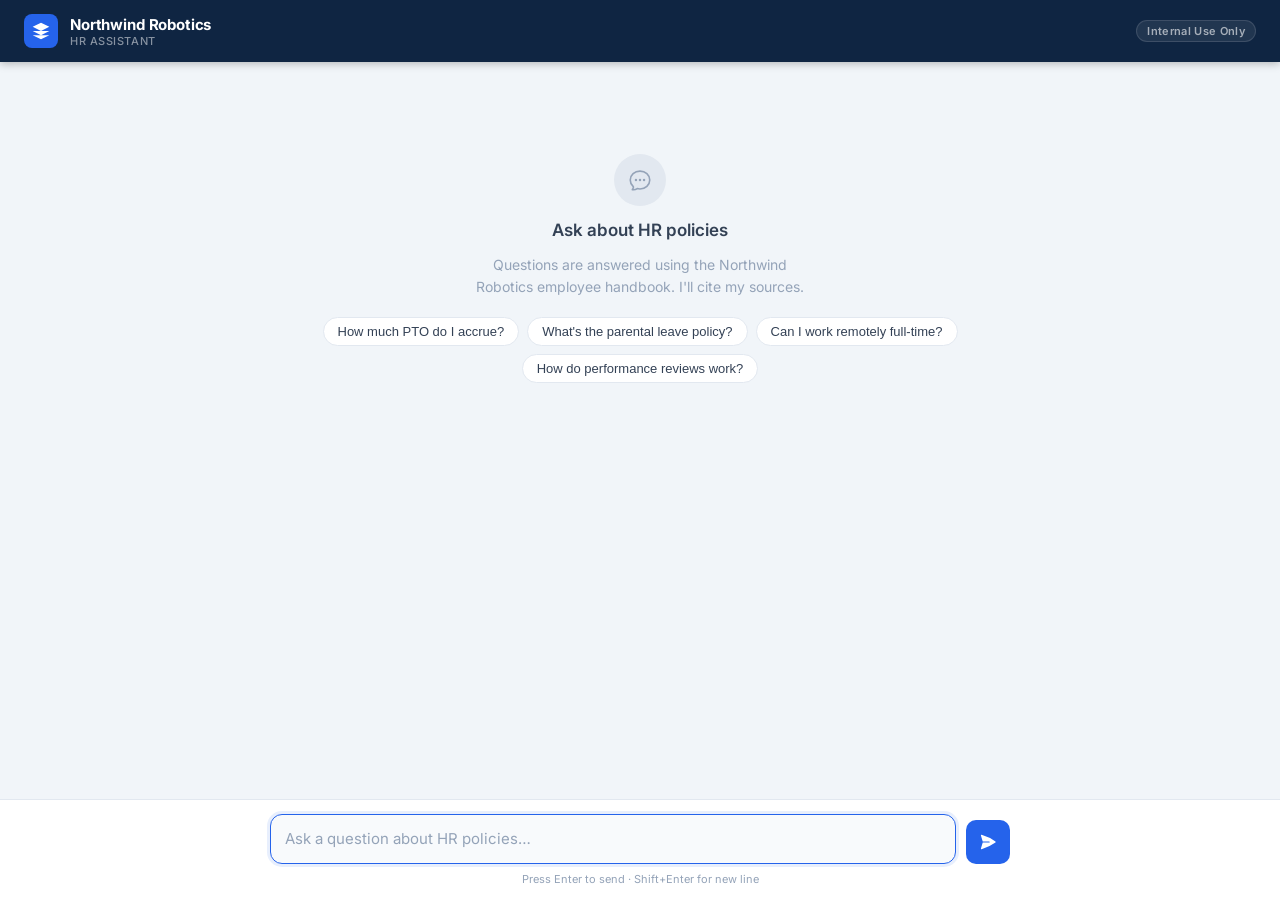
==== static/index.html @ 07580472 "Stages 2–6: ingest, retrieve, generate, server, eval, frontend" ====
<!DOCTYPE html>
<html lang="en">
<head>
  <meta charset="UTF-8" />
  <meta name="viewport" content="width=device-width, initial-scale=1.0" />
  <title>Northwind Robotics — HR Assistant</title>
  <link rel="preconnect" href="https://fonts.googleapis.com" />
  <link rel="preconnect" href="https://fonts.gstatic.com" crossorigin />
  <link href="https://fonts.googleapis.com/css2?family=Inter:wght@400;500;600;700&display=swap" rel="stylesheet" />
  <script src="/static/marked.min.js"></script>
  <script src="/static/purify.min.js"></script>
  <style>
    *, *::before, *::after { box-sizing: border-box; margin: 0; padding: 0; }

    :root {
      --navy:       #0f2542;
      --navy-light: #1a3a5c;
      --blue:       #2563eb;
      --blue-dark:  #1d4ed8;
      --slate-50:   #f8fafc;
      --slate-100:  #f1f5f9;
      --slate-200:  #e2e8f0;
      --slate-400:  #94a3b8;
      --slate-500:  #64748b;
      --slate-700:  #334155;
      --slate-900:  #0f172a;
      --white:      #ffffff;
      --radius:     14px;
      --shadow:     0 1px 4px rgba(0,0,0,.08), 0 4px 16px rgba(0,0,0,.06);
    }

    html, body {
      height: 100%;
      font-family: 'Inter', system-ui, sans-serif;
      background: var(--slate-100);
      color: var(--slate-900);
      -webkit-font-smoothing: antialiased;
    }

    /* ── Layout ── */
    .layout {
      display: flex;
      flex-direction: column;
      height: 100vh;
    }

    /* ── Header ── */
    header {
      background: var(--navy);
      padding: 0 24px;
      height: 62px;
      display: flex;
      align-items: center;
      gap: 12px;
      flex-shrink: 0;
      box-shadow: 0 2px 8px rgba(0,0,0,.25);
      z-index: 10;
    }

    .logo {
      width: 34px;
      height: 34px;
      background: var(--blue);
      border-radius: 8px;
      display: flex;
      align-items: center;
      justify-content: center;
      flex-shrink: 0;
    }

    .logo svg { width: 20px; height: 20px; fill: white; }

    .header-text { display: flex; flex-direction: column; }
    .header-title {
      font-size: 15px;
      font-weight: 700;
      color: white;
      letter-spacing: -.01em;
    }
    .header-subtitle {
      font-size: 11px;
      color: rgba(255,255,255,.5);
      font-weight: 500;
      text-transform: uppercase;
      letter-spacing: .05em;
    }

    .header-badge {
      margin-left: auto;
      font-size: 11px;
      font-weight: 600;
      color: rgba(255,255,255,.6);
      background: rgba(255,255,255,.08);
      border: 1px solid rgba(255,255,255,.12);
      padding: 3px 10px;
      border-radius: 20px;
      letter-spacing: .03em;
    }

    /* ── Message thread ── */
    .thread {
      flex: 1;
      overflow-y: auto;
      padding: 28px 0;
      scroll-behavior: smooth;
    }

    .thread-inner {
      max-width: 740px;
      margin: 0 auto;
      padding: 0 20px;
      display: flex;
      flex-direction: column;
      gap: 24px;
    }

    /* ── Empty state ── */
    .empty-state {
      display: flex;
      flex-direction: column;
      align-items: center;
      justify-content: center;
      gap: 14px;
      padding: 64px 24px;
      text-align: center;
      color: var(--slate-400);
    }

    .empty-icon {
      width: 52px;
      height: 52px;
      background: var(--slate-200);
      border-radius: 50%;
      display: flex;
      align-items: center;
      justify-content: center;
    }
    .empty-icon svg { width: 26px; height: 26px; stroke: var(--slate-400); fill: none; }

    .empty-state h2 { font-size: 17px; font-weight: 600; color: var(--slate-700); }
    .empty-state p  { font-size: 14px; max-width: 340px; line-height: 1.6; }

    .suggestions {
      display: flex;
      flex-wrap: wrap;
      gap: 8px;
      justify-content: center;
      margin-top: 4px;
    }

    .suggestion {
      font-size: 13px;
      background: var(--white);
      border: 1px solid var(--slate-200);
      border-radius: 20px;
      padding: 6px 14px;
      cursor: pointer;
      color: var(--slate-700);
      transition: border-color .15s, box-shadow .15s;
    }
    .suggestion:hover {
      border-color: var(--blue);
      color: var(--blue);
      box-shadow: 0 0 0 3px rgba(37,99,235,.08);
    }

    /* ── Messages ── */
    .message { display: flex; flex-direction: column; gap: 6px; }

    .message.user  { align-items: flex-end; }
    .message.assistant { align-items: flex-start; }

    .message-meta {
      font-size: 11px;
      font-weight: 600;
      text-transform: uppercase;
      letter-spacing: .06em;
      color: var(--slate-400);
      padding: 0 4px;
    }

    .bubble {
      max-width: 88%;
      padding: 13px 17px;
      border-radius: var(--radius);
      font-size: 15px;
      line-height: 1.65;
      word-break: break-word;
    }

    .message.user .bubble {
      background: var(--blue);
      color: white;
      border-bottom-right-radius: 4px;
    }

    .message.assistant .bubble {
      background: var(--white);
      color: var(--slate-900);
      border-bottom-left-radius: 4px;
      box-shadow: var(--shadow);
    }

    /* ── Citations ── */
    .citations {
      display: flex;
      flex-wrap: wrap;
      gap: 6px;
      padding: 0 4px;
    }

    .citation-label {
      font-size: 11px;
      font-weight: 600;
      text-transform: uppercase;
      letter-spacing: .06em;
      color: var(--slate-400);
      width: 100%;
    }

    .citation-pill {
      font-size: 12px;
      font-weight: 500;
      background: var(--slate-100);
      border: 1px solid var(--slate-200);
      color: var(--slate-500);
      padding: 3px 10px;
      border-radius: 20px;
      display: flex;
      align-items: center;
      gap: 5px;
      text-decoration: none;
      transition: border-color .15s, color .15s, box-shadow .15s;
    }
    .citation-pill:hover {
      border-color: var(--blue);
      color: var(--blue);
      box-shadow: 0 0 0 3px rgba(37,99,235,.08);
    }
    .citation-pill svg {
      width: 11px;
      height: 11px;
      stroke: var(--slate-400);
      fill: none;
      flex-shrink: 0;
    }

    /* ── Thinking indicator ── */
    .thinking-bubble {
      background: var(--white);
      box-shadow: var(--shadow);
      padding: 14px 18px;
      border-radius: var(--radius);
      border-bottom-left-radius: 4px;
      display: flex;
      flex-direction: column;
      gap: 10px;
      min-width: 160px;
      position: relative;
      overflow: hidden;
    }

    /* animated top border sweep */
    .thinking-bubble::before {
      content: '';
      position: absolute;
      top: 0; left: -100%;
      width: 100%; height: 2px;
      background: linear-gradient(90deg, transparent, var(--blue), transparent);
      animation: sweep 1.6s ease-in-out infinite;
    }
    @keyframes sweep {
      0%   { left: -100%; }
      100% { left: 100%; }
    }

    .thinking-label {
      font-size: 12px;
      font-weight: 600;
      color: var(--slate-400);
      letter-spacing: .03em;
      animation: pulse-text 2s ease-in-out infinite;
    }
    @keyframes pulse-text {
      0%, 100% { opacity: 1; }
      50%       { opacity: .5; }
    }

    .thinking-dots {
      display: flex;
      gap: 5px;
      align-items: center;
    }
    .dot {
      width: 8px; height: 8px;
      border-radius: 50%;
      animation: bounce 1.2s ease-in-out infinite;
    }
    .dot:nth-child(1) { background: var(--blue);       animation-delay: 0s; }
    .dot:nth-child(2) { background: var(--slate-300);  animation-delay: .18s; }
    .dot:nth-child(3) { background: var(--slate-200);  animation-delay: .36s; }

    @keyframes bounce {
      0%, 60%, 100% { transform: translateY(0) scale(1); }
      30%            { transform: translateY(-6px) scale(1.15); }
    }

    .thinking-timer {
      font-size: 11px;
      color: var(--slate-400);
      opacity: 0;
      transition: opacity .4s;
    }
    .thinking-timer.visible { opacity: 1; }

    /* ── Input bar ── */
    .input-bar {
      background: var(--white);
      border-top: 1px solid var(--slate-200);
      padding: 14px 20px;
      flex-shrink: 0;
    }

    .input-inner {
      max-width: 740px;
      margin: 0 auto;
      display: flex;
      gap: 10px;
      align-items: flex-end;
    }

    .input-wrap {
      flex: 1;
      background: var(--slate-50);
      border: 1.5px solid var(--slate-200);
      border-radius: 12px;
      display: flex;
      align-items: center;
      padding: 0 14px;
      transition: border-color .15s, box-shadow .15s;
    }
    .input-wrap:focus-within {
      border-color: var(--blue);
      box-shadow: 0 0 0 3px rgba(37,99,235,.1);
    }

    #question {
      flex: 1;
      border: none;
      background: transparent;
      font-family: inherit;
      font-size: 15px;
      color: var(--slate-900);
      padding: 13px 0;
      outline: none;
      resize: none;
      line-height: 1.5;
      max-height: 120px;
    }
    #question::placeholder { color: var(--slate-400); }

    #send {
      width: 44px;
      height: 44px;
      background: var(--blue);
      border: none;
      border-radius: 10px;
      cursor: pointer;
      display: flex;
      align-items: center;
      justify-content: center;
      flex-shrink: 0;
      transition: background .15s, transform .1s;
    }
    #send:hover:not(:disabled) { background: var(--blue-dark); }
    #send:active:not(:disabled) { transform: scale(.95); }
    #send:disabled { background: var(--slate-200); cursor: not-allowed; }
    #send svg { width: 18px; height: 18px; fill: white; }
    #send:disabled svg { fill: var(--slate-400); }

    .input-hint {
      text-align: center;
      font-size: 11px;
      color: var(--slate-400);
      margin-top: 8px;
    }

    /* ── Markdown content inside assistant bubbles ── */
    .bubble.md h1, .bubble.md h2, .bubble.md h3 {
      font-weight: 700;
      line-height: 1.3;
      margin-top: 1em;
      margin-bottom: .35em;
      color: var(--slate-900);
    }
    .bubble.md h1 { font-size: 1.15em; }
    .bubble.md h2 { font-size: 1.05em; }
    .bubble.md h3 { font-size: .95em; text-transform: uppercase; letter-spacing: .04em; }
    .bubble.md h1:first-child,
    .bubble.md h2:first-child,
    .bubble.md h3:first-child { margin-top: 0; }

    .bubble.md p { margin-bottom: .7em; }
    .bubble.md p:last-child { margin-bottom: 0; }

    .bubble.md strong { font-weight: 650; }
    .bubble.md em     { font-style: italic; }

    .bubble.md ul, .bubble.md ol {
      padding-left: 1.4em;
      margin-bottom: .7em;
    }
    .bubble.md li { margin-bottom: .25em; }
    .bubble.md li:last-child { margin-bottom: 0; }

    .bubble.md code {
      font-family: ui-monospace, 'SF Mono', monospace;
      font-size: .85em;
      background: var(--slate-100);
      border: 1px solid var(--slate-200);
      padding: 1px 5px;
      border-radius: 4px;
    }

    .bubble.md pre {
      background: var(--slate-100);
      border: 1px solid var(--slate-200);
      border-radius: 8px;
      padding: 12px 14px;
      overflow-x: auto;
      margin-bottom: .7em;
    }
    .bubble.md pre code {
      background: none;
      border: none;
      padding: 0;
      font-size: .85em;
    }

    .bubble.md blockquote {
      border-left: 3px solid var(--slate-200);
      padding-left: 12px;
      color: var(--slate-500);
      margin-bottom: .7em;
    }

    .bubble.md table {
      border-collapse: collapse;
      width: 100%;
      font-size: .9em;
      margin-bottom: .7em;
    }
    .bubble.md th, .bubble.md td {
      border: 1px solid var(--slate-200);
      padding: 6px 10px;
      text-align: left;
    }
    .bubble.md th {
      background: var(--slate-50);
      font-weight: 600;
    }
    .bubble.md tr:nth-child(even) td { background: var(--slate-50); }

    .bubble.md hr {
      border: none;
      border-top: 1px solid var(--slate-200);
      margin: .8em 0;
    }

    /* ── Fade-in animation ── */
    @keyframes fadeUp {
      from { opacity: 0; transform: translateY(8px); }
      to   { opacity: 1; transform: translateY(0); }
    }
    .message { animation: fadeUp .2s ease-out; }
  </style>
</head>
<body>
<div class="layout">

  <header>
    <div class="logo">
      <svg viewBox="0 0 24 24" xmlns="http://www.w3.org/2000/svg">
        <path d="M12 2L2 7l10 5 10-5-10-5zM2 17l10 5 10-5M2 12l10 5 10-5"/>
      </svg>
    </div>
    <div class="header-text">
      <span class="header-title">Northwind Robotics</span>
      <span class="header-subtitle">HR Assistant</span>
    </div>
    <span class="header-badge">Internal Use Only</span>
  </header>

  <div class="thread" id="thread">
    <div class="thread-inner" id="thread-inner">

      <div class="empty-state" id="empty-state">
        <div class="empty-icon">
          <svg viewBox="0 0 24 24" stroke-width="1.5">
            <path stroke-linecap="round" stroke-linejoin="round"
              d="M8.625 12a.375.375 0 11-.75 0 .375.375 0 01.75 0zm0 0H8.25m4.125 0a.375.375 0 11-.75 0 .375.375 0 01.75 0zm0 0H12m4.125 0a.375.375 0 11-.75 0 .375.375 0 01.75 0zm0 0h-.375M21 12c0 4.556-4.03 8.25-9 8.25a9.764 9.764 0 01-2.555-.337A5.972 5.972 0 015.41 20.97a5.969 5.969 0 01-.474-.065 4.48 4.48 0 00.978-2.025c.09-.457-.133-.901-.467-1.226C3.93 16.178 3 14.189 3 12c0-4.556 4.03-8.25 9-8.25s9 3.694 9 8.25z"/>
          </svg>
        </div>
        <h2>Ask about HR policies</h2>
        <p>Questions are answered using the Northwind Robotics employee handbook. I'll cite my sources.</p>
        <div class="suggestions">
          <button class="suggestion">How much PTO do I accrue?</button>
          <button class="suggestion">What's the parental leave policy?</button>
          <button class="suggestion">Can I work remotely full-time?</button>
          <button class="suggestion">How do performance reviews work?</button>
        </div>
      </div>

    </div>
  </div>

  <div class="input-bar">
    <div class="input-inner">
      <div class="input-wrap">
        <textarea id="question" rows="1" placeholder="Ask a question about HR policies…"></textarea>
      </div>
      <button id="send" title="Send">
        <svg viewBox="0 0 24 24" xmlns="http://www.w3.org/2000/svg">
          <path d="M3.478 2.405a.75.75 0 00-.926.94l2.432 7.905H13.5a.75.75 0 010 1.5H4.984l-2.432 7.905a.75.75 0 00.926.94 60.519 60.519 0 0018.445-8.986.75.75 0 000-1.218A60.517 60.517 0 003.478 2.405z"/>
        </svg>
      </button>
    </div>
    <p class="input-hint">Press Enter to send · Shift+Enter for new line</p>
  </div>

</div>

<script>
  const threadInner = document.getElementById('thread-inner');
  const thread      = document.getElementById('thread');
  const textarea    = document.getElementById('question');
  const sendBtn     = document.getElementById('send');
  const emptyState  = document.getElementById('empty-state');

  function scrollToBottom() {
    thread.scrollTo({ top: thread.scrollHeight, behavior: 'smooth' });
  }

  function autoResize() {
    textarea.style.height = 'auto';
    textarea.style.height = Math.min(textarea.scrollHeight, 120) + 'px';
  }

  function setLoading(on) {
    sendBtn.disabled = on;
    textarea.disabled = on;
  }

  function appendMessage(role, text, citations = []) {
    if (emptyState) emptyState.style.display = 'none';

    const msg = document.createElement('div');
    msg.className = `message ${role}`;

    const meta = document.createElement('div');
    meta.className = 'message-meta';
    meta.textContent = role === 'user' ? 'You' : 'HR Assistant';

    const bubble = document.createElement('div');
    bubble.className = role === 'assistant' ? 'bubble md' : 'bubble';
    if (role === 'assistant') {
      bubble.innerHTML = DOMPurify.sanitize(marked.parse(text));
    } else {
      bubble.textContent = text;
    }

    msg.appendChild(meta);
    msg.appendChild(bubble);

    if (role === 'assistant' && citations.length > 0) {
      const citWrap = document.createElement('div');
      citWrap.className = 'citations';

      const label = document.createElement('span');
      label.className = 'citation-label';
      label.textContent = 'Sources';
      citWrap.appendChild(label);

      citations.forEach(c => {
        const pill = document.createElement('a');
        pill.className = 'citation-pill';
        pill.href = `/docs/${c.source}`;
        pill.target = '_blank';
        pill.rel = 'noopener noreferrer';
        pill.innerHTML = `
          <svg viewBox="0 0 24 24" stroke-width="1.5">
            <path stroke-linecap="round" stroke-linejoin="round"
              d="M19.5 14.25v-2.625a3.375 3.375 0 00-3.375-3.375h-1.5A1.125 1.125 0 0113.5 7.125v-1.5a3.375 3.375 0 00-3.375-3.375H8.25m0 12.75h7.5m-7.5 3H12M10.5 2.25H5.625c-.621 0-1.125.504-1.125 1.125v17.25c0 .621.504 1.125 1.125 1.125h12.75c.621 0 1.125-.504 1.125-1.125V11.25a9 9 0 00-9-9z"/>
          </svg>
          ${c.source}`;
        citWrap.appendChild(pill);
      });

      msg.appendChild(citWrap);
    }

    threadInner.appendChild(msg);
    scrollToBottom();
    return msg;
  }

  function appendTyping() {
    const msg = document.createElement('div');
    msg.className = 'message assistant';
    msg.id = 'typing';

    const meta = document.createElement('div');
    meta.className = 'message-meta';
    meta.textContent = 'HR Assistant';

    const bubble = document.createElement('div');
    bubble.className = 'thinking-bubble';
    bubble.innerHTML = `
      <span class="thinking-label">Thinking…</span>
      <div class="thinking-dots">
        <div class="dot"></div><div class="dot"></div><div class="dot"></div>
      </div>
      <span class="thinking-timer" id="thinking-timer"></span>`;

    msg.appendChild(meta);
    msg.appendChild(bubble);
    threadInner.appendChild(msg);
    scrollToBottom();

    // elapsed-time counter — appears after 3 s
    const timerEl = bubble.querySelector('#thinking-timer');
    const start = Date.now();
    const interval = setInterval(() => {
      const s = ((Date.now() - start) / 1000).toFixed(0);
      timerEl.textContent = `${s}s elapsed`;
      timerEl.classList.add('visible');
    }, 1000);
    msg._stopTimer = () => clearInterval(interval);

    return msg;
  }

  async function ask(question) {
    appendMessage('user', question);
    const typingEl = appendTyping();
    setLoading(true);

    try {
      const res = await fetch('/ask', {
        method: 'POST',
        headers: { 'Content-Type': 'application/json' },
        body: JSON.stringify({ question }),
      });

      if (!res.ok) {
        const err = await res.json().catch(() => ({}));
        throw new Error(err.detail || `Server error ${res.status}`);
      }

      const data = await res.json();
      typingEl._stopTimer?.();
      typingEl.remove();
      appendMessage('assistant', data.answer, data.citations || []);
    } catch (err) {
      typingEl._stopTimer?.();
      typingEl.remove();
      appendMessage('assistant', `Sorry, something went wrong: ${err.message}`);
    } finally {
      setLoading(false);
      textarea.focus();
    }
  }

  function submit() {
    const q = textarea.value.trim();
    if (!q) return;
    textarea.value = '';
    textarea.style.height = 'auto';
    ask(q);
  }

  textarea.addEventListener('input', autoResize);

  textarea.addEventListener('keydown', e => {
    if (e.key === 'Enter' && !e.shiftKey) {
      e.preventDefault();
      submit();
    }
  });

  sendBtn.addEventListener('click', submit);

  document.querySelectorAll('.suggestion').forEach(btn => {
    btn.addEventListener('click', () => {
      textarea.value = btn.textContent;
      autoResize();
      submit();
    });
  });

  textarea.focus();
</script>
</body>
</html>
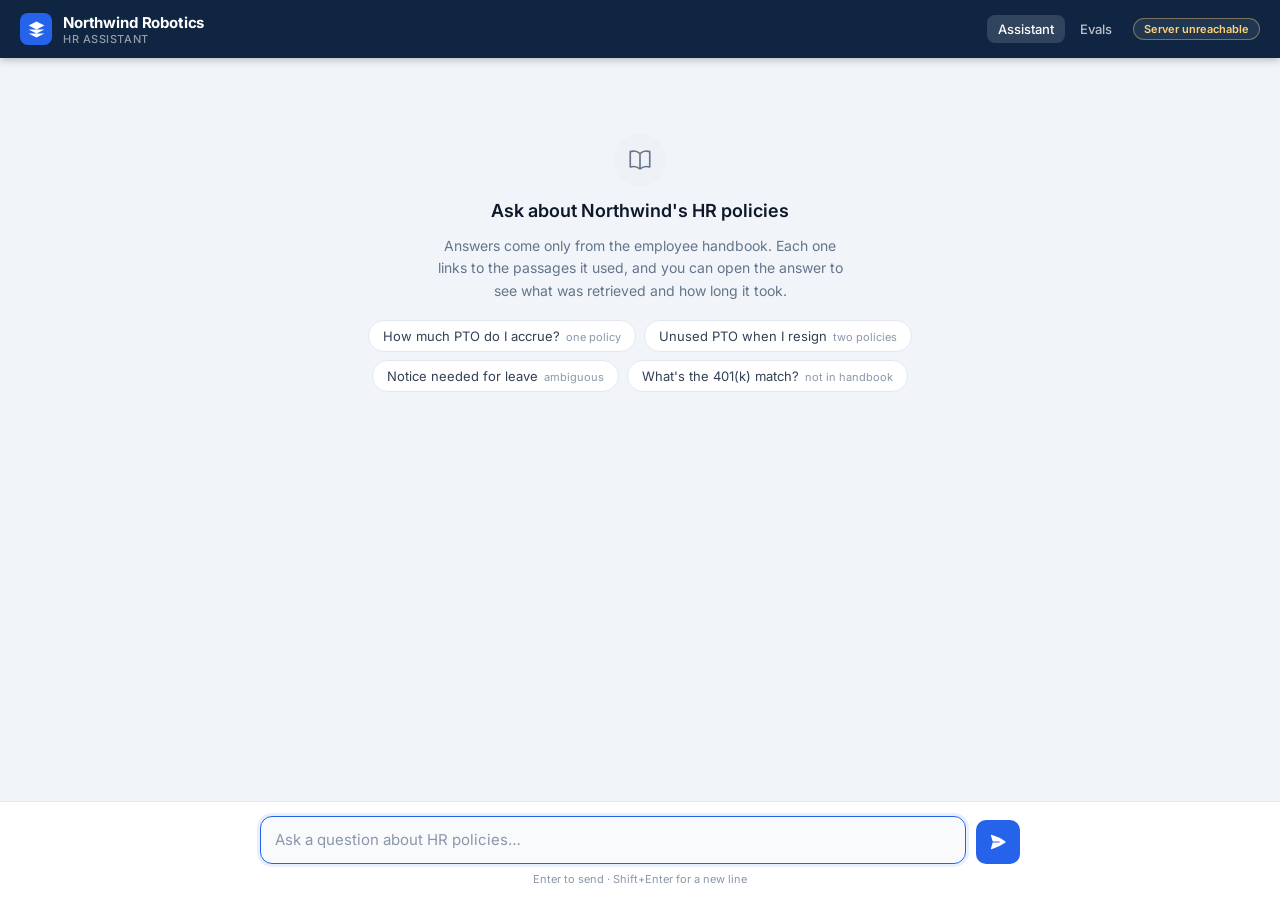
==== commit 3a7300ce: "Add eval foundation and answer-inspector UI Eval foundation: - Score retrieval separately (hit, reca" ====
--- a/static/index.html
+++ b/static/index.html
@@ -3,668 +3,493 @@
 <head>
   <meta charset="UTF-8" />
   <meta name="viewport" content="width=device-width, initial-scale=1.0" />
-  <title>Northwind Robotics — HR Assistant</title>
+  <title>HR Assistant · Northwind Robotics</title>
   <link rel="preconnect" href="https://fonts.googleapis.com" />
   <link rel="preconnect" href="https://fonts.gstatic.com" crossorigin />
   <link href="https://fonts.googleapis.com/css2?family=Inter:wght@400;500;600;700&display=swap" rel="stylesheet" />
+  <link rel="stylesheet" href="/static/app.css" />
   <script src="/static/marked.min.js"></script>
   <script src="/static/purify.min.js"></script>
   <style>
-    *, *::before, *::after { box-sizing: border-box; margin: 0; padding: 0; }
-
-    :root {
-      --navy:       #0f2542;
-      --navy-light: #1a3a5c;
-      --blue:       #2563eb;
-      --blue-dark:  #1d4ed8;
-      --slate-50:   #f8fafc;
-      --slate-100:  #f1f5f9;
-      --slate-200:  #e2e8f0;
-      --slate-400:  #94a3b8;
-      --slate-500:  #64748b;
-      --slate-700:  #334155;
-      --slate-900:  #0f172a;
-      --white:      #ffffff;
-      --radius:     14px;
-      --shadow:     0 1px 4px rgba(0,0,0,.08), 0 4px 16px rgba(0,0,0,.06);
-    }
-
-    html, body {
-      height: 100%;
-      font-family: 'Inter', system-ui, sans-serif;
-      background: var(--slate-100);
-      color: var(--slate-900);
-      -webkit-font-smoothing: antialiased;
-    }
-
-    /* ── Layout ── */
-    .layout {
-      display: flex;
-      flex-direction: column;
-      height: 100vh;
-    }
-
-    /* ── Header ── */
-    header {
-      background: var(--navy);
-      padding: 0 24px;
-      height: 62px;
-      display: flex;
-      align-items: center;
-      gap: 12px;
-      flex-shrink: 0;
-      box-shadow: 0 2px 8px rgba(0,0,0,.25);
-      z-index: 10;
-    }
-
-    .logo {
-      width: 34px;
-      height: 34px;
-      background: var(--blue);
-      border-radius: 8px;
-      display: flex;
-      align-items: center;
-      justify-content: center;
-      flex-shrink: 0;
-    }
-
-    .logo svg { width: 20px; height: 20px; fill: white; }
-
-    .header-text { display: flex; flex-direction: column; }
-    .header-title {
-      font-size: 15px;
-      font-weight: 700;
-      color: white;
-      letter-spacing: -.01em;
-    }
-    .header-subtitle {
-      font-size: 11px;
-      color: rgba(255,255,255,.5);
-      font-weight: 500;
-      text-transform: uppercase;
-      letter-spacing: .05em;
-    }
-
-    .header-badge {
-      margin-left: auto;
-      font-size: 11px;
-      font-weight: 600;
-      color: rgba(255,255,255,.6);
-      background: rgba(255,255,255,.08);
-      border: 1px solid rgba(255,255,255,.12);
-      padding: 3px 10px;
-      border-radius: 20px;
-      letter-spacing: .03em;
-    }
-
-    /* ── Message thread ── */
-    .thread {
-      flex: 1;
-      overflow-y: auto;
-      padding: 28px 0;
-      scroll-behavior: smooth;
-    }
-
+    html, body { height: 100%; }
+    .layout { display: flex; flex-direction: column; height: 100vh; height: 100dvh; }
+
+    /* ── Thread ── */
+    .thread { flex: 1; overflow-y: auto; padding: 28px 0; }
     .thread-inner {
-      max-width: 740px;
-      margin: 0 auto;
-      padding: 0 20px;
-      display: flex;
-      flex-direction: column;
-      gap: 24px;
-    }
+      max-width: 760px; margin: 0 auto; padding: 0 20px;
+      display: flex; flex-direction: column; gap: 26px;
+    }
+
+    .notice {
+      background: var(--warn-soft); color: var(--text); border: 1px solid var(--border);
+      border-left: 3px solid var(--warn); border-radius: 10px; padding: 12px 14px;
+      font-size: 14px; line-height: 1.55;
+    }
+    .notice code { font-family: var(--mono); font-size: .9em; }
 
     /* ── Empty state ── */
     .empty-state {
-      display: flex;
-      flex-direction: column;
-      align-items: center;
-      justify-content: center;
-      gap: 14px;
-      padding: 64px 24px;
-      text-align: center;
-      color: var(--slate-400);
-    }
-
+      display: flex; flex-direction: column; align-items: center; gap: 14px;
+      padding: 48px 8px; text-align: center; color: var(--muted);
+    }
     .empty-icon {
-      width: 52px;
-      height: 52px;
-      background: var(--slate-200);
-      border-radius: 50%;
-      display: flex;
-      align-items: center;
-      justify-content: center;
-    }
-    .empty-icon svg { width: 26px; height: 26px; stroke: var(--slate-400); fill: none; }
-
-    .empty-state h2 { font-size: 17px; font-weight: 600; color: var(--slate-700); }
-    .empty-state p  { font-size: 14px; max-width: 340px; line-height: 1.6; }
-
-    .suggestions {
-      display: flex;
-      flex-wrap: wrap;
-      gap: 8px;
-      justify-content: center;
-      margin-top: 4px;
-    }
-
+      width: 52px; height: 52px; background: var(--surface-3); border-radius: 50%;
+      display: flex; align-items: center; justify-content: center;
+    }
+    .empty-icon svg { width: 26px; height: 26px; stroke: var(--muted); fill: none; }
+    .empty-state h1 { font-size: 18px; font-weight: 600; color: var(--text); }
+    .empty-state p { font-size: 14px; max-width: 420px; line-height: 1.6; }
+    .suggestions { display: flex; flex-wrap: wrap; gap: 8px; justify-content: center; margin-top: 4px; }
     .suggestion {
-      font-size: 13px;
-      background: var(--white);
-      border: 1px solid var(--slate-200);
-      border-radius: 20px;
-      padding: 6px 14px;
-      cursor: pointer;
-      color: var(--slate-700);
-      transition: border-color .15s, box-shadow .15s;
-    }
-    .suggestion:hover {
-      border-color: var(--blue);
-      color: var(--blue);
-      box-shadow: 0 0 0 3px rgba(37,99,235,.08);
-    }
+      font: inherit; font-size: 13px; background: var(--surface); border: 1px solid var(--border);
+      border-radius: 20px; padding: 7px 14px; cursor: pointer; color: var(--text-2);
+      transition: border-color .15s, color .15s;
+    }
+    .suggestion:hover { border-color: var(--accent); color: var(--accent); }
+    .suggestion-kind { color: var(--faint); font-size: 11px; margin-left: 6px; }
 
     /* ── Messages ── */
-    .message { display: flex; flex-direction: column; gap: 6px; }
-
-    .message.user  { align-items: flex-end; }
-    .message.assistant { align-items: flex-start; }
+    .message { display: flex; flex-direction: column; gap: 7px; animation: fadeUp .2s ease-out; }
+    .message.user { align-items: flex-end; }
+    .message.assistant { align-items: stretch; }
+    @keyframes fadeUp { from { opacity: 0; transform: translateY(8px); } to { opacity: 1; transform: none; } }
 
     .message-meta {
-      font-size: 11px;
-      font-weight: 600;
-      text-transform: uppercase;
-      letter-spacing: .06em;
-      color: var(--slate-400);
-      padding: 0 4px;
-    }
+      display: flex; align-items: center; gap: 8px;
+      font-size: 11px; font-weight: 600; text-transform: uppercase; letter-spacing: .06em;
+      color: var(--faint); padding: 0 4px;
+    }
+    .message-meta .chip { text-transform: none; letter-spacing: 0; }
 
     .bubble {
-      max-width: 88%;
-      padding: 13px 17px;
-      border-radius: var(--radius);
-      font-size: 15px;
-      line-height: 1.65;
-      word-break: break-word;
-    }
-
+      padding: 13px 17px; border-radius: var(--radius);
+      font-size: 15px; line-height: 1.65; overflow-wrap: anywhere;
+    }
     .message.user .bubble {
-      background: var(--blue);
-      color: white;
+      max-width: 85%; background: var(--accent); color: var(--on-accent);
       border-bottom-right-radius: 4px;
     }
-
     .message.assistant .bubble {
-      background: var(--white);
-      color: var(--slate-900);
-      border-bottom-left-radius: 4px;
-      box-shadow: var(--shadow);
-    }
-
-    /* ── Citations ── */
-    .citations {
-      display: flex;
-      flex-wrap: wrap;
-      gap: 6px;
-      padding: 0 4px;
-    }
-
-    .citation-label {
-      font-size: 11px;
-      font-weight: 600;
-      text-transform: uppercase;
-      letter-spacing: .06em;
-      color: var(--slate-400);
-      width: 100%;
-    }
-
-    .citation-pill {
-      font-size: 12px;
-      font-weight: 500;
-      background: var(--slate-100);
-      border: 1px solid var(--slate-200);
-      color: var(--slate-500);
-      padding: 3px 10px;
-      border-radius: 20px;
-      display: flex;
-      align-items: center;
-      gap: 5px;
-      text-decoration: none;
-      transition: border-color .15s, color .15s, box-shadow .15s;
-    }
-    .citation-pill:hover {
-      border-color: var(--blue);
-      color: var(--blue);
-      box-shadow: 0 0 0 3px rgba(37,99,235,.08);
-    }
-    .citation-pill svg {
-      width: 11px;
-      height: 11px;
-      stroke: var(--slate-400);
-      fill: none;
-      flex-shrink: 0;
-    }
-
-    /* ── Thinking indicator ── */
-    .thinking-bubble {
-      background: var(--white);
-      box-shadow: var(--shadow);
-      padding: 14px 18px;
-      border-radius: var(--radius);
-      border-bottom-left-radius: 4px;
-      display: flex;
-      flex-direction: column;
-      gap: 10px;
-      min-width: 160px;
-      position: relative;
-      overflow: hidden;
-    }
-
-    /* animated top border sweep */
-    .thinking-bubble::before {
-      content: '';
-      position: absolute;
-      top: 0; left: -100%;
-      width: 100%; height: 2px;
-      background: linear-gradient(90deg, transparent, var(--blue), transparent);
-      animation: sweep 1.6s ease-in-out infinite;
-    }
-    @keyframes sweep {
-      0%   { left: -100%; }
-      100% { left: 100%; }
-    }
-
-    .thinking-label {
-      font-size: 12px;
-      font-weight: 600;
-      color: var(--slate-400);
-      letter-spacing: .03em;
-      animation: pulse-text 2s ease-in-out infinite;
-    }
-    @keyframes pulse-text {
-      0%, 100% { opacity: 1; }
-      50%       { opacity: .5; }
-    }
-
-    .thinking-dots {
-      display: flex;
-      gap: 5px;
-      align-items: center;
-    }
-    .dot {
-      width: 8px; height: 8px;
-      border-radius: 50%;
-      animation: bounce 1.2s ease-in-out infinite;
-    }
-    .dot:nth-child(1) { background: var(--blue);       animation-delay: 0s; }
-    .dot:nth-child(2) { background: var(--slate-300);  animation-delay: .18s; }
-    .dot:nth-child(3) { background: var(--slate-200);  animation-delay: .36s; }
-
-    @keyframes bounce {
-      0%, 60%, 100% { transform: translateY(0) scale(1); }
-      30%            { transform: translateY(-6px) scale(1.15); }
-    }
-
-    .thinking-timer {
-      font-size: 11px;
-      color: var(--slate-400);
-      opacity: 0;
-      transition: opacity .4s;
-    }
-    .thinking-timer.visible { opacity: 1; }
-
-    /* ── Input bar ── */
-    .input-bar {
-      background: var(--white);
-      border-top: 1px solid var(--slate-200);
-      padding: 14px 20px;
-      flex-shrink: 0;
-    }
-
-    .input-inner {
-      max-width: 740px;
-      margin: 0 auto;
-      display: flex;
-      gap: 10px;
-      align-items: flex-end;
-    }
-
+      background: var(--surface); color: var(--text);
+      border-bottom-left-radius: 4px; box-shadow: var(--shadow);
+    }
+    .bubble a.cite {
+      text-decoration: none; font-weight: 500; border-bottom: 1px dashed currentColor;
+    }
+    .bubble a.cite:hover { border-bottom-style: solid; }
+
+    .bubble.error {
+      border: 1px solid var(--bad); background: var(--bad-soft); box-shadow: none;
+    }
+    .error-title { font-weight: 600; color: var(--bad); margin-bottom: 4px; }
+    .error-detail { font-size: 14px; color: var(--text-2); }
+    .retry {
+      margin-top: 10px; font: inherit; font-size: 13px; font-weight: 600;
+      background: var(--surface); color: var(--text); border: 1px solid var(--border-strong);
+      padding: 6px 12px; border-radius: 8px; cursor: pointer;
+    }
+    .retry:hover { border-color: var(--accent); color: var(--accent); }
+
+    /* ── Sources ── */
+    .sources { display: flex; flex-wrap: wrap; gap: 6px; padding: 0 4px; align-items: center; }
+    .sources-label {
+      font-size: 11px; font-weight: 600; text-transform: uppercase; letter-spacing: .06em;
+      color: var(--faint); margin-right: 2px;
+    }
+    .source-pill {
+      font-size: 12.5px; font-weight: 500; background: var(--surface); border: 1px solid var(--border);
+      color: var(--text-2); padding: 4px 11px; border-radius: 20px; text-decoration: none;
+      display: inline-flex; align-items: center; gap: 6px;
+    }
+    .source-pill:hover { border-color: var(--accent); color: var(--accent); }
+    .source-pill svg { width: 12px; height: 12px; stroke: currentColor; fill: none; flex-shrink: 0; }
+
+    /* ── Inspector ── */
+    .inspector {
+      background: var(--surface-2); border: 1px solid var(--border); border-radius: 12px;
+      font-size: 13.5px; color: var(--text-2);
+    }
+    .inspector > summary {
+      list-style: none; cursor: pointer; padding: 10px 14px;
+      display: flex; align-items: center; gap: 10px; flex-wrap: wrap;
+    }
+    .inspector > summary::-webkit-details-marker { display: none; }
+    .inspector > summary::before {
+      content: ''; width: 7px; height: 7px; border-right: 2px solid var(--muted);
+      border-bottom: 2px solid var(--muted); transform: rotate(-45deg);
+      transition: transform .15s; flex-shrink: 0;
+    }
+    .inspector[open] > summary::before { transform: rotate(45deg); }
+    .inspector-title { font-weight: 600; color: var(--text); }
+    .inspector-meta { color: var(--muted); }
+    .inspector-body { padding: 4px 14px 14px; display: flex; flex-direction: column; gap: 12px; }
+
+    .stats { display: grid; grid-template-columns: repeat(auto-fit, minmax(130px, 1fr)); gap: 8px; }
+    .stat {
+      background: var(--surface); border: 1px solid var(--border); border-radius: 10px; padding: 8px 10px;
+    }
+    .stat-label { font-size: 11.5px; color: var(--muted); }
+    .stat-value { font-size: 14.5px; font-weight: 600; color: var(--text); margin-top: 2px; font-variant-numeric: tabular-nums; }
+
+    .passages { list-style: none; display: flex; flex-direction: column; gap: 8px; }
+    .passage {
+      background: var(--surface); border: 1px solid var(--border); border-radius: 10px; padding: 10px 12px;
+    }
+    .passage.cited { border-left: 3px solid var(--accent); }
+    .passage-head { display: flex; align-items: center; gap: 8px; flex-wrap: wrap; }
+    .rank {
+      font-size: 11.5px; font-weight: 700; color: var(--muted); background: var(--surface-3);
+      border-radius: 6px; padding: 2px 6px; font-variant-numeric: tabular-nums;
+    }
+    .passage-title { font-weight: 600; color: var(--text); }
+    .passage-sub { color: var(--muted); font-size: 12.5px; }
+    .passage-head .chip { margin-left: auto; }
+    .passage-links { display: flex; gap: 14px; margin-top: 6px; font-size: 12.5px; flex-wrap: wrap; }
+    .passage-links a { text-decoration: none; }
+    .passage-links a:hover { text-decoration: underline; }
+    .passage details summary { cursor: pointer; color: var(--accent); }
+    .passage-text {
+      margin-top: 8px; white-space: pre-wrap; font-size: 12.5px; line-height: 1.55;
+      color: var(--text-2); background: var(--surface-2); border-radius: 8px; padding: 8px 10px;
+      max-height: 260px; overflow-y: auto;
+    }
+    .inspector-note { font-size: 12px; color: var(--muted); line-height: 1.5; }
+
+    /* ── Thinking ── */
+    .thinking {
+      align-self: flex-start; background: var(--surface); box-shadow: var(--shadow);
+      padding: 12px 16px; border-radius: var(--radius); border-bottom-left-radius: 4px;
+      display: flex; align-items: center; gap: 12px; font-size: 13px; color: var(--muted);
+    }
+    .dots { display: flex; gap: 5px; }
+    .dot { width: 7px; height: 7px; border-radius: 50%; background: var(--accent); animation: bounce 1.2s ease-in-out infinite; }
+    .dot:nth-child(2) { animation-delay: .18s; opacity: .7; }
+    .dot:nth-child(3) { animation-delay: .36s; opacity: .45; }
+    @keyframes bounce { 0%, 60%, 100% { transform: none; } 30% { transform: translateY(-5px); } }
+    .timer { font-variant-numeric: tabular-nums; color: var(--faint); }
+
+    /* ── Input ── */
+    .input-bar { background: var(--surface); border-top: 1px solid var(--border); padding: 14px 20px; flex-shrink: 0; }
+    .input-inner { max-width: 760px; margin: 0 auto; display: flex; gap: 10px; align-items: flex-end; }
     .input-wrap {
-      flex: 1;
-      background: var(--slate-50);
-      border: 1.5px solid var(--slate-200);
-      border-radius: 12px;
-      display: flex;
-      align-items: center;
-      padding: 0 14px;
-      transition: border-color .15s, box-shadow .15s;
-    }
-    .input-wrap:focus-within {
-      border-color: var(--blue);
-      box-shadow: 0 0 0 3px rgba(37,99,235,.1);
-    }
-
+      flex: 1; background: var(--surface-2); border: 1.5px solid var(--border-strong); border-radius: 12px;
+      display: flex; align-items: center; padding: 0 14px; transition: border-color .15s, box-shadow .15s;
+    }
+    .input-wrap:focus-within { border-color: var(--accent); box-shadow: 0 0 0 3px var(--accent-soft); }
     #question {
-      flex: 1;
-      border: none;
-      background: transparent;
-      font-family: inherit;
-      font-size: 15px;
-      color: var(--slate-900);
-      padding: 13px 0;
-      outline: none;
-      resize: none;
-      line-height: 1.5;
-      max-height: 120px;
-    }
-    #question::placeholder { color: var(--slate-400); }
-
+      flex: 1; border: none; background: transparent; font: inherit; font-size: 15px;
+      color: var(--text); padding: 12px 0; outline: none; resize: none; line-height: 1.5; max-height: 120px;
+    }
+    #question::placeholder { color: var(--faint); }
     #send {
-      width: 44px;
-      height: 44px;
-      background: var(--blue);
-      border: none;
-      border-radius: 10px;
-      cursor: pointer;
-      display: flex;
-      align-items: center;
-      justify-content: center;
-      flex-shrink: 0;
-      transition: background .15s, transform .1s;
-    }
-    #send:hover:not(:disabled) { background: var(--blue-dark); }
-    #send:active:not(:disabled) { transform: scale(.95); }
-    #send:disabled { background: var(--slate-200); cursor: not-allowed; }
-    #send svg { width: 18px; height: 18px; fill: white; }
-    #send:disabled svg { fill: var(--slate-400); }
-
-    .input-hint {
-      text-align: center;
-      font-size: 11px;
-      color: var(--slate-400);
-      margin-top: 8px;
-    }
-
-    /* ── Markdown content inside assistant bubbles ── */
-    .bubble.md h1, .bubble.md h2, .bubble.md h3 {
-      font-weight: 700;
-      line-height: 1.3;
-      margin-top: 1em;
-      margin-bottom: .35em;
-      color: var(--slate-900);
-    }
-    .bubble.md h1 { font-size: 1.15em; }
-    .bubble.md h2 { font-size: 1.05em; }
-    .bubble.md h3 { font-size: .95em; text-transform: uppercase; letter-spacing: .04em; }
-    .bubble.md h1:first-child,
-    .bubble.md h2:first-child,
-    .bubble.md h3:first-child { margin-top: 0; }
-
-    .bubble.md p { margin-bottom: .7em; }
-    .bubble.md p:last-child { margin-bottom: 0; }
-
-    .bubble.md strong { font-weight: 650; }
-    .bubble.md em     { font-style: italic; }
-
-    .bubble.md ul, .bubble.md ol {
-      padding-left: 1.4em;
-      margin-bottom: .7em;
-    }
-    .bubble.md li { margin-bottom: .25em; }
-    .bubble.md li:last-child { margin-bottom: 0; }
-
-    .bubble.md code {
-      font-family: ui-monospace, 'SF Mono', monospace;
-      font-size: .85em;
-      background: var(--slate-100);
-      border: 1px solid var(--slate-200);
-      padding: 1px 5px;
-      border-radius: 4px;
-    }
-
-    .bubble.md pre {
-      background: var(--slate-100);
-      border: 1px solid var(--slate-200);
-      border-radius: 8px;
-      padding: 12px 14px;
-      overflow-x: auto;
-      margin-bottom: .7em;
-    }
-    .bubble.md pre code {
-      background: none;
-      border: none;
-      padding: 0;
-      font-size: .85em;
-    }
-
-    .bubble.md blockquote {
-      border-left: 3px solid var(--slate-200);
-      padding-left: 12px;
-      color: var(--slate-500);
-      margin-bottom: .7em;
-    }
-
-    .bubble.md table {
-      border-collapse: collapse;
-      width: 100%;
-      font-size: .9em;
-      margin-bottom: .7em;
-    }
-    .bubble.md th, .bubble.md td {
-      border: 1px solid var(--slate-200);
-      padding: 6px 10px;
-      text-align: left;
-    }
-    .bubble.md th {
-      background: var(--slate-50);
-      font-weight: 600;
-    }
-    .bubble.md tr:nth-child(even) td { background: var(--slate-50); }
-
-    .bubble.md hr {
-      border: none;
-      border-top: 1px solid var(--slate-200);
-      margin: .8em 0;
-    }
-
-    /* ── Fade-in animation ── */
-    @keyframes fadeUp {
-      from { opacity: 0; transform: translateY(8px); }
-      to   { opacity: 1; transform: translateY(0); }
-    }
-    .message { animation: fadeUp .2s ease-out; }
+      width: 44px; height: 44px; background: var(--accent); border: none; border-radius: 10px;
+      cursor: pointer; display: flex; align-items: center; justify-content: center; flex-shrink: 0;
+    }
+    #send:hover:not(:disabled) { background: var(--accent-strong); }
+    #send:disabled { background: var(--surface-3); cursor: not-allowed; }
+    #send svg { width: 18px; height: 18px; fill: var(--on-accent); }
+    #send:disabled svg { fill: var(--faint); }
+    .input-hint { text-align: center; font-size: 11px; color: var(--faint); margin-top: 8px; }
+
+    @media (max-width: 560px) {
+      .thread { padding: 18px 0; }
+      .thread-inner { padding: 0 16px; }
+      .input-bar { padding: 10px 16px; }
+      .input-hint { display: none; }
+      .message.user .bubble { max-width: 92%; }
+    }
   </style>
 </head>
 <body>
 <div class="layout">
 
-  <header>
-    <div class="logo">
-      <svg viewBox="0 0 24 24" xmlns="http://www.w3.org/2000/svg">
-        <path d="M12 2L2 7l10 5 10-5-10-5zM2 17l10 5 10-5M2 12l10 5 10-5"/>
-      </svg>
-    </div>
-    <div class="header-text">
-      <span class="header-title">Northwind Robotics</span>
-      <span class="header-subtitle">HR Assistant</span>
-    </div>
-    <span class="header-badge">Internal Use Only</span>
+  <header class="site-header">
+    <a class="brand" href="/">
+      <span class="logo" aria-hidden="true">
+        <svg viewBox="0 0 24 24"><path d="M12 2L2 7l10 5 10-5-10-5zM2 17l10 5 10-5M2 12l10 5 10-5"/></svg>
+      </span>
+      <span class="brand-text">
+        <span class="brand-title">Northwind Robotics</span>
+        <span class="brand-sub">HR Assistant</span>
+      </span>
+    </a>
+    <nav class="site-nav" aria-label="Main">
+      <a href="/" aria-current="page">Assistant</a>
+      <a href="/evals">Evals</a>
+      <span class="index-badge" id="index-badge">Checking index…</span>
+    </nav>
   </header>
 
-  <div class="thread" id="thread">
-    <div class="thread-inner" id="thread-inner">
-
+  <main class="thread" id="thread">
+    <div class="thread-inner" id="thread-inner" aria-live="polite">
       <div class="empty-state" id="empty-state">
-        <div class="empty-icon">
-          <svg viewBox="0 0 24 24" stroke-width="1.5">
-            <path stroke-linecap="round" stroke-linejoin="round"
-              d="M8.625 12a.375.375 0 11-.75 0 .375.375 0 01.75 0zm0 0H8.25m4.125 0a.375.375 0 11-.75 0 .375.375 0 01.75 0zm0 0H12m4.125 0a.375.375 0 11-.75 0 .375.375 0 01.75 0zm0 0h-.375M21 12c0 4.556-4.03 8.25-9 8.25a9.764 9.764 0 01-2.555-.337A5.972 5.972 0 015.41 20.97a5.969 5.969 0 01-.474-.065 4.48 4.48 0 00.978-2.025c.09-.457-.133-.901-.467-1.226C3.93 16.178 3 14.189 3 12c0-4.556 4.03-8.25 9-8.25s9 3.694 9 8.25z"/>
-          </svg>
+        <div class="empty-icon" aria-hidden="true">
+          <svg viewBox="0 0 24 24" stroke-width="1.5"><path stroke-linecap="round" stroke-linejoin="round" d="M12 6.042A8.967 8.967 0 006 3.75c-1.052 0-2.062.18-3 .512v14.25A8.987 8.987 0 016 18c2.305 0 4.408.867 6 2.292m0-14.25a8.966 8.966 0 016-2.292c1.052 0 2.062.18 3 .512v14.25A8.987 8.987 0 0018 18a8.967 8.967 0 00-6 2.292m0-14.25v14.25"/></svg>
         </div>
-        <h2>Ask about HR policies</h2>
-        <p>Questions are answered using the Northwind Robotics employee handbook. I'll cite my sources.</p>
+        <h1>Ask about Northwind's HR policies</h1>
+        <p>Answers come only from the employee handbook. Each one links to the passages it used, and you can open the answer to see what was retrieved and how long it took.</p>
         <div class="suggestions">
-          <button class="suggestion">How much PTO do I accrue?</button>
-          <button class="suggestion">What's the parental leave policy?</button>
-          <button class="suggestion">Can I work remotely full-time?</button>
-          <button class="suggestion">How do performance reviews work?</button>
+          <button class="suggestion" data-q="How much PTO do I accrue each month?">How much PTO do I accrue?<span class="suggestion-kind">one policy</span></button>
+          <button class="suggestion" data-q="If I resign with 15 days of unused PTO, how much is paid out and when?">Unused PTO when I resign<span class="suggestion-kind">two policies</span></button>
+          <button class="suggestion" data-q="How much advance notice is required when an employee wants to take leave?">Notice needed for leave<span class="suggestion-kind">ambiguous</span></button>
+          <button class="suggestion" data-q="What is the company's 401(k) matching contribution?">What's the 401(k) match?<span class="suggestion-kind">not in handbook</span></button>
         </div>
       </div>
-
     </div>
-  </div>
+  </main>
 
   <div class="input-bar">
-    <div class="input-inner">
+    <form class="input-inner" id="ask-form">
+      <label class="visually-hidden" for="question">Your question</label>
       <div class="input-wrap">
         <textarea id="question" rows="1" placeholder="Ask a question about HR policies…"></textarea>
       </div>
-      <button id="send" title="Send">
-        <svg viewBox="0 0 24 24" xmlns="http://www.w3.org/2000/svg">
-          <path d="M3.478 2.405a.75.75 0 00-.926.94l2.432 7.905H13.5a.75.75 0 010 1.5H4.984l-2.432 7.905a.75.75 0 00.926.94 60.519 60.519 0 0018.445-8.986.75.75 0 000-1.218A60.517 60.517 0 003.478 2.405z"/>
-        </svg>
+      <button id="send" type="submit" aria-label="Send question">
+        <svg viewBox="0 0 24 24" aria-hidden="true"><path d="M3.478 2.405a.75.75 0 00-.926.94l2.432 7.905H13.5a.75.75 0 010 1.5H4.984l-2.432 7.905a.75.75 0 00.926.94 60.519 60.519 0 0018.445-8.986.75.75 0 000-1.218A60.517 60.517 0 003.478 2.405z"/></svg>
       </button>
-    </div>
-    <p class="input-hint">Press Enter to send · Shift+Enter for new line</p>
+    </form>
+    <p class="input-hint">Enter to send · Shift+Enter for a new line</p>
   </div>
 
 </div>
 
 <script>
+  const thread = document.getElementById('thread');
   const threadInner = document.getElementById('thread-inner');
-  const thread      = document.getElementById('thread');
-  const textarea    = document.getElementById('question');
-  const sendBtn     = document.getElementById('send');
-  const emptyState  = document.getElementById('empty-state');
-
-  function scrollToBottom() {
-    thread.scrollTo({ top: thread.scrollHeight, behavior: 'smooth' });
-  }
-
-  function autoResize() {
-    textarea.style.height = 'auto';
-    textarea.style.height = Math.min(textarea.scrollHeight, 120) + 'px';
-  }
-
-  function setLoading(on) {
-    sendBtn.disabled = on;
-    textarea.disabled = on;
-  }
-
-  function appendMessage(role, text, citations = []) {
-    if (emptyState) emptyState.style.display = 'none';
-
-    const msg = document.createElement('div');
-    msg.className = `message ${role}`;
-
-    const meta = document.createElement('div');
-    meta.className = 'message-meta';
-    meta.textContent = role === 'user' ? 'You' : 'HR Assistant';
-
-    const bubble = document.createElement('div');
-    bubble.className = role === 'assistant' ? 'bubble md' : 'bubble';
-    if (role === 'assistant') {
-      bubble.innerHTML = DOMPurify.sanitize(marked.parse(text));
-    } else {
-      bubble.textContent = text;
-    }
-
-    msg.appendChild(meta);
-    msg.appendChild(bubble);
-
-    if (role === 'assistant' && citations.length > 0) {
-      const citWrap = document.createElement('div');
-      citWrap.className = 'citations';
-
-      const label = document.createElement('span');
-      label.className = 'citation-label';
-      label.textContent = 'Sources';
-      citWrap.appendChild(label);
-
-      citations.forEach(c => {
-        const pill = document.createElement('a');
-        pill.className = 'citation-pill';
-        pill.href = `/docs/${c.source}`;
-        pill.target = '_blank';
-        pill.rel = 'noopener noreferrer';
-        pill.innerHTML = `
-          <svg viewBox="0 0 24 24" stroke-width="1.5">
-            <path stroke-linecap="round" stroke-linejoin="round"
-              d="M19.5 14.25v-2.625a3.375 3.375 0 00-3.375-3.375h-1.5A1.125 1.125 0 0113.5 7.125v-1.5a3.375 3.375 0 00-3.375-3.375H8.25m0 12.75h7.5m-7.5 3H12M10.5 2.25H5.625c-.621 0-1.125.504-1.125 1.125v17.25c0 .621.504 1.125 1.125 1.125h12.75c.621 0 1.125-.504 1.125-1.125V11.25a9 9 0 00-9-9z"/>
-          </svg>
-          ${c.source}`;
-        citWrap.appendChild(pill);
-      });
-
-      msg.appendChild(citWrap);
-    }
-
+  const textarea = document.getElementById('question');
+  const sendBtn = document.getElementById('send');
+  const emptyState = document.getElementById('empty-state');
+  const indexBadge = document.getElementById('index-badge');
+
+  const DOC_ICON = '<svg viewBox="0 0 24 24" stroke-width="1.6" aria-hidden="true"><path stroke-linecap="round" stroke-linejoin="round" d="M19.5 14.25v-2.625a3.375 3.375 0 00-3.375-3.375h-1.5A1.125 1.125 0 0113.5 7.125v-1.5a3.375 3.375 0 00-3.375-3.375H8.25m2.25 0H5.625c-.621 0-1.125.504-1.125 1.125v17.25c0 .621.504 1.125 1.125 1.125h12.75c.621 0 1.125-.504 1.125-1.125V11.25a9 9 0 00-9-9z"/></svg>';
+  const CHECK = '<svg viewBox="0 0 16 16" aria-hidden="true"><path d="M3.5 8.5l3 3 6-7" fill="none" stroke="currentColor" stroke-width="2" stroke-linecap="round" stroke-linejoin="round"/></svg>';
+  const INFO = '<svg viewBox="0 0 16 16" aria-hidden="true"><circle cx="8" cy="8" r="6.5" fill="none" stroke="currentColor" stroke-width="1.5"/><path d="M8 7v4M8 4.8v.2" stroke="currentColor" stroke-width="1.6" stroke-linecap="round"/></svg>';
+
+  let indexSize = null;
+
+  function el(tag, className, text) {
+    const node = document.createElement(tag);
+    if (className) node.className = className;
+    if (text !== undefined) node.textContent = text;
+    return node;
+  }
+
+  function seconds(ms) { return `${(ms / 1000).toFixed(2)} s`; }
+  function fmt(n) { return n.toLocaleString('en-US'); }
+  function docUrl(source, chunkIndex) { return `/docs/${encodeURIComponent(source)}?chunk=${chunkIndex}`; }
+
+  function scrollToBottom() { thread.scrollTo({ top: thread.scrollHeight, behavior: 'smooth' }); }
+
+  function hideEmptyState() { if (emptyState) emptyState.style.display = 'none'; }
+
+  // ── Index status ─────────────────────────────────────────────────────────
+  async function checkIndex() {
+    try {
+      const res = await fetch('/health');
+      const data = await res.json();
+      indexSize = data.doc_count;
+      if (indexSize > 0) {
+        indexBadge.textContent = `${indexSize} chunks indexed`;
+      } else {
+        indexBadge.textContent = 'Index empty';
+        indexBadge.classList.add('empty');
+        const notice = el('div', 'notice');
+        notice.innerHTML = 'The handbook hasn\'t been indexed yet, so questions will fail. Run <code>uv run python ingest_cli.py</code> and reload this page.';
+        threadInner.prepend(notice);
+      }
+    } catch (err) {
+      indexBadge.textContent = 'Server unreachable';
+      indexBadge.classList.add('empty');
+    }
+  }
+
+  // ── Rendering ────────────────────────────────────────────────────────────
+
+  // The model cites filenames like (pto_policy.md). Turn each one into a link
+  // to the exact passage it was given from that document.
+  function linkCitations(markdown, firstChunkBySource) {
+    return markdown.replace(/\b([\w-]+\.md)\b/g, (match, source) => {
+      const chunk = firstChunkBySource.get(source);
+      return chunk ? `[${chunk.title}](${docUrl(source, chunk.chunk_index)})` : match;
+    });
+  }
+
+  function appendUser(text) {
+    hideEmptyState();
+    const msg = el('div', 'message user');
+    msg.append(el('div', 'message-meta', 'You'), el('div', 'bubble', text));
     threadInner.appendChild(msg);
     scrollToBottom();
-    return msg;
-  }
-
-  function appendTyping() {
-    const msg = document.createElement('div');
-    msg.className = 'message assistant';
-    msg.id = 'typing';
-
-    const meta = document.createElement('div');
-    meta.className = 'message-meta';
-    meta.textContent = 'HR Assistant';
-
-    const bubble = document.createElement('div');
-    bubble.className = 'thinking-bubble';
-    bubble.innerHTML = `
-      <span class="thinking-label">Thinking…</span>
-      <div class="thinking-dots">
-        <div class="dot"></div><div class="dot"></div><div class="dot"></div>
-      </div>
-      <span class="thinking-timer" id="thinking-timer"></span>`;
-
-    msg.appendChild(meta);
-    msg.appendChild(bubble);
+  }
+
+  function appendThinking() {
+    const wrap = el('div', 'message assistant');
+    const box = el('div', 'thinking');
+    box.setAttribute('role', 'status');
+    box.innerHTML = '<div class="dots" aria-hidden="true"><div class="dot"></div><div class="dot"></div><div class="dot"></div></div><span>Searching the handbook and writing an answer…</span>';
+    const timer = el('span', 'timer');
+    box.appendChild(timer);
+    wrap.appendChild(box);
+    threadInner.appendChild(wrap);
+    scrollToBottom();
+    const start = Date.now();
+    const interval = setInterval(() => { timer.textContent = `${Math.round((Date.now() - start) / 1000)} s`; }, 1000);
+    wrap.stop = () => { clearInterval(interval); wrap.remove(); };
+    return wrap;
+  }
+
+  function buildSources(data, firstChunkBySource) {
+    const cited = [...new Set(data.retrieved.filter(r => r.cited).map(r => r.source))];
+    if (cited.length === 0) return null;
+    const row = el('div', 'sources');
+    row.appendChild(el('span', 'sources-label', 'Sources'));
+    cited.forEach(source => {
+      const chunk = firstChunkBySource.get(source);
+      const pill = el('a', 'source-pill');
+      pill.href = docUrl(source, chunk.chunk_index);
+      pill.target = '_blank';
+      pill.rel = 'noopener';
+      pill.innerHTML = DOC_ICON;
+      pill.append(chunk.title);
+      pill.title = `Open ${source} at the passage used`;
+      row.appendChild(pill);
+    });
+    return row;
+  }
+
+  function buildInspector(data) {
+    const totalMs = data.timing.retrieve_ms + data.timing.generate_ms;
+    const citedCount = data.retrieved.filter(r => r.cited).length;
+
+    const details = el('details', 'inspector');
+    const summary = el('summary');
+    summary.append(
+      el('span', 'inspector-title', 'How this answer was found'),
+      el('span', 'inspector-meta',
+        `${data.retrieved.length} passages · ${citedCount} cited · ${seconds(totalMs)}`),
+    );
+    details.appendChild(summary);
+
+    const body = el('div', 'inspector-body');
+
+    const stats = el('div', 'stats');
+    [
+      ['Retrieval', seconds(data.timing.retrieve_ms)],
+      ['Generation', seconds(data.timing.generate_ms)],
+      ['Tokens in / out', `${fmt(data.usage.input_tokens)} / ${fmt(data.usage.output_tokens)}`],
+      ['Model', data.usage.model],
+    ].forEach(([label, value]) => {
+      const stat = el('div', 'stat');
+      stat.append(el('div', 'stat-label', label), el('div', 'stat-value', value));
+      stats.appendChild(stat);
+    });
+    body.appendChild(stats);
+
+    const list = el('ol', 'passages');
+    list.setAttribute('aria-label', 'Retrieved passages, closest first');
+    data.retrieved.forEach((r, i) => {
+      const item = el('li', r.cited ? 'passage cited' : 'passage');
+      const head = el('div', 'passage-head');
+      head.append(
+        el('span', 'rank', `#${i + 1}`),
+        el('span', 'passage-title', r.title),
+        el('span', 'passage-sub', `chunk ${r.chunk_index} · distance ${r.distance.toFixed(3)}`),
+      );
+      const chip = el('span', r.cited ? 'chip good' : 'chip neutral');
+      chip.innerHTML = r.cited ? CHECK : INFO;
+      chip.append(r.cited ? 'Cited' : 'Not cited');
+      head.appendChild(chip);
+
+      const links = el('div', 'passage-links');
+      const open = el('a', '', 'Open in handbook');
+      open.href = docUrl(r.source, r.chunk_index);
+      open.target = '_blank';
+      open.rel = 'noopener';
+      const textToggle = el('details');
+      textToggle.append(el('summary', '', 'Show passage text'), el('div', 'passage-text', r.text));
+      links.append(open);
+      item.append(head, links, textToggle);
+      list.appendChild(item);
+    });
+    body.appendChild(list);
+
+    const of = indexSize ? ` of ${indexSize}` : '';
+    body.appendChild(el('p', 'inspector-note',
+      `The question was embedded and compared with every chunk in the handbook; these are the ${data.top_k}${of} closest, ` +
+      'ranked by distance (lower is closer). Only these passages were sent to the model. "Cited" means the answer names that document.'));
+
+    details.appendChild(body);
+    return details;
+  }
+
+  function appendAnswer(data) {
+    const firstChunkBySource = new Map();
+    data.retrieved.forEach(r => { if (!firstChunkBySource.has(r.source)) firstChunkBySource.set(r.source, r); });
+
+    const msg = el('div', 'message assistant');
+    const meta = el('div', 'message-meta', 'HR Assistant');
+    if (data.refused) {
+      const chip = el('span', 'chip warn');
+      chip.innerHTML = INFO;
+      chip.append('Not in the handbook');
+      meta.appendChild(chip);
+    }
+
+    const bubble = el('div', 'bubble md');
+    bubble.innerHTML = DOMPurify.sanitize(marked.parse(linkCitations(data.answer, firstChunkBySource)));
+    bubble.querySelectorAll('a[href^="/docs/"]').forEach(a => {
+      a.classList.add('cite');
+      a.target = '_blank';
+      a.rel = 'noopener';
+    });
+
+    msg.append(meta, bubble);
+    const sources = buildSources(data, firstChunkBySource);
+    if (sources) msg.appendChild(sources);
+    msg.appendChild(buildInspector(data));
     threadInner.appendChild(msg);
     scrollToBottom();
-
-    // elapsed-time counter — appears after 3 s
-    const timerEl = bubble.querySelector('#thinking-timer');
-    const start = Date.now();
-    const interval = setInterval(() => {
-      const s = ((Date.now() - start) / 1000).toFixed(0);
-      timerEl.textContent = `${s}s elapsed`;
-      timerEl.classList.add('visible');
-    }, 1000);
-    msg._stopTimer = () => clearInterval(interval);
-
-    return msg;
-  }
-
-  async function ask(question) {
-    appendMessage('user', question);
-    const typingEl = appendTyping();
+  }
+
+  function appendError(question, message) {
+    const msg = el('div', 'message assistant');
+    const bubble = el('div', 'bubble error');
+    bubble.setAttribute('role', 'alert');
+    bubble.append(el('div', 'error-title', 'Couldn\'t get an answer'), el('div', 'error-detail', message));
+    const retry = el('button', 'retry', 'Try again');
+    retry.type = 'button';
+    retry.addEventListener('click', () => { msg.remove(); ask(question, { echo: false }); });
+    bubble.appendChild(retry);
+    msg.append(el('div', 'message-meta', 'HR Assistant'), bubble);
+    threadInner.appendChild(msg);
+    scrollToBottom();
+  }
+
+  // ── Asking ───────────────────────────────────────────────────────────────
+  function setLoading(on) { sendBtn.disabled = on; textarea.disabled = on; }
+
+  async function ask(question, { echo = true } = {}) {
+    if (echo) appendUser(question);
+    const thinking = appendThinking();
     setLoading(true);
-
     try {
       const res = await fetch('/ask', {
         method: 'POST',
         headers: { 'Content-Type': 'application/json' },
         body: JSON.stringify({ question }),
       });
-
+      const data = await res.json().catch(() => ({}));
+      thinking.stop();
       if (!res.ok) {
-        const err = await res.json().catch(() => ({}));
-        throw new Error(err.detail || `Server error ${res.status}`);
+        const detail = typeof data.detail === 'string' ? data.detail : `The server returned ${res.status}.`;
+        appendError(question, detail);
+      } else {
+        appendAnswer(data);
       }
-
-      const data = await res.json();
-      typingEl._stopTimer?.();
-      typingEl.remove();
-      appendMessage('assistant', data.answer, data.citations || []);
     } catch (err) {
-      typingEl._stopTimer?.();
-      typingEl.remove();
-      appendMessage('assistant', `Sorry, something went wrong: ${err.message}`);
+      thinking.stop();
+      appendError(question, `Couldn't reach the server (${err.message}). Is it running?`);
     } finally {
       setLoading(false);
       textarea.focus();
@@ -679,25 +504,19 @@
     ask(q);
   }
 
-  textarea.addEventListener('input', autoResize);
-
+  textarea.addEventListener('input', () => {
+    textarea.style.height = 'auto';
+    textarea.style.height = Math.min(textarea.scrollHeight, 120) + 'px';
+  });
   textarea.addEventListener('keydown', e => {
-    if (e.key === 'Enter' && !e.shiftKey) {
-      e.preventDefault();
-      submit();
-    }
+    if (e.key === 'Enter' && !e.shiftKey) { e.preventDefault(); submit(); }
   });
-
-  sendBtn.addEventListener('click', submit);
-
+  document.getElementById('ask-form').addEventListener('submit', e => { e.preventDefault(); submit(); });
   document.querySelectorAll('.suggestion').forEach(btn => {
-    btn.addEventListener('click', () => {
-      textarea.value = btn.textContent;
-      autoResize();
-      submit();
-    });
+    btn.addEventListener('click', () => ask(btn.dataset.q));
   });
 
+  checkIndex();
   textarea.focus();
 </script>
 </body>
--- a/static/app.css
+++ b/static/app.css
@@ -0,0 +1,164 @@
+/* Shared tokens and chrome for the chat, handbook and evals pages. */
+
+*, *::before, *::after { box-sizing: border-box; margin: 0; padding: 0; }
+
+:root {
+  color-scheme: light;
+  --bg:            #f1f5f9;
+  --surface:       #ffffff;
+  --surface-2:     #f8fafc;
+  --surface-3:     #eef2f7;
+  --border:        #e2e8f0;
+  --border-strong: #cbd5e1;
+  --text:          #0f172a;
+  --text-2:        #334155;
+  --muted:         #64748b;
+  --faint:         #8a97ab;
+  --accent:        #2563eb;
+  --accent-strong: #1d4ed8;
+  --accent-soft:   rgba(37, 99, 235, .10);
+  --on-accent:     #ffffff;
+  --header-bg:     #0f2542;
+  --highlight:     #fff4c2;
+  --highlight-edge:#e0b100;
+  /* Status: fixed steps, always shown with an icon and a label. */
+  --good:          #0a7d0a;
+  --good-soft:     #e7f5e7;
+  --bad:           #c22f2f;
+  --bad-soft:      #fdecec;
+  --warn:          #8a5a00;
+  --warn-soft:     #fff4dc;
+  --radius:        14px;
+  --shadow:        0 1px 4px rgba(0,0,0,.08), 0 4px 16px rgba(0,0,0,.06);
+  --mono:          ui-monospace, 'SF Mono', Menlo, monospace;
+}
+
+@media (prefers-color-scheme: dark) {
+  :root:not([data-theme="light"]) {
+    color-scheme: dark;
+    --bg:            #0b1220;
+    --surface:       #131c2e;
+    --surface-2:     #172136;
+    --surface-3:     #1d2940;
+    --border:        #26324a;
+    --border-strong: #34425f;
+    --text:          #e6ebf3;
+    --text-2:        #c4cddc;
+    --muted:         #9aa7bd;
+    --faint:         #7d8aa2;
+    --accent:        #6b9bff;
+    --accent-strong: #8db2ff;
+    --accent-soft:   rgba(107, 155, 255, .14);
+    --on-accent:     #0b1220;
+    --header-bg:     #0a1630;
+    --highlight:     #4a3d0a;
+    --highlight-edge:#d9a400;
+    --good:          #3fbf3f;
+    --good-soft:     rgba(12, 163, 12, .16);
+    --bad:           #f07070;
+    --bad-soft:      rgba(208, 59, 59, .18);
+    --warn:          #f5b83d;
+    --warn-soft:     rgba(250, 178, 25, .14);
+    --shadow:        0 1px 3px rgba(0,0,0,.4), 0 4px 16px rgba(0,0,0,.3);
+  }
+}
+
+html, body {
+  font-family: 'Inter', system-ui, sans-serif;
+  background: var(--bg);
+  color: var(--text);
+  -webkit-font-smoothing: antialiased;
+}
+
+a { color: var(--accent); }
+:focus-visible { outline: 2px solid var(--accent); outline-offset: 2px; border-radius: 4px; }
+
+/* ── Header ── */
+.site-header {
+  background: var(--header-bg);
+  padding: 0 20px;
+  height: 58px;
+  display: flex;
+  align-items: center;
+  gap: 12px;
+  flex-shrink: 0;
+  box-shadow: 0 2px 8px rgba(0,0,0,.25);
+  position: relative;
+  z-index: 10;
+}
+.brand { display: flex; align-items: center; gap: 11px; text-decoration: none; min-width: 0; }
+.logo {
+  width: 32px; height: 32px; background: #2563eb; border-radius: 8px;
+  display: flex; align-items: center; justify-content: center; flex-shrink: 0;
+}
+.logo svg { width: 19px; height: 19px; fill: white; }
+.brand-text { display: flex; flex-direction: column; min-width: 0; }
+.brand-title { font-size: 15px; font-weight: 700; color: white; letter-spacing: -.01em; white-space: nowrap; }
+.brand-sub {
+  font-size: 11px; color: rgba(255,255,255,.55); font-weight: 500;
+  text-transform: uppercase; letter-spacing: .05em; white-space: nowrap;
+}
+
+.site-nav { margin-left: auto; display: flex; align-items: center; gap: 4px; }
+.site-nav a {
+  font-size: 13px; font-weight: 500; color: rgba(255,255,255,.72);
+  text-decoration: none; padding: 6px 11px; border-radius: 8px;
+}
+.site-nav a:hover { color: white; background: rgba(255,255,255,.08); }
+.site-nav a[aria-current="page"] { color: white; background: rgba(255,255,255,.14); }
+
+.index-badge {
+  font-size: 11px; font-weight: 600; color: rgba(255,255,255,.7);
+  background: rgba(255,255,255,.08); border: 1px solid rgba(255,255,255,.14);
+  padding: 3px 10px; border-radius: 20px; white-space: nowrap; margin-left: 6px;
+}
+.index-badge.empty { color: #ffd27a; border-color: rgba(255,210,122,.4); }
+
+@media (max-width: 560px) {
+  .site-header { padding: 0 14px; gap: 8px; }
+  .brand-sub, .index-badge { display: none; }
+  .site-nav a { padding: 6px 8px; }
+}
+
+/* ── Status chips: colour never carries meaning alone ── */
+.chip {
+  display: inline-flex; align-items: center; gap: 4px;
+  font-size: 11.5px; font-weight: 600; line-height: 1;
+  padding: 4px 8px; border-radius: 20px; white-space: nowrap;
+  border: 1px solid transparent;
+}
+.chip.good { color: var(--good); background: var(--good-soft); }
+.chip.bad  { color: var(--bad);  background: var(--bad-soft); }
+.chip.warn { color: var(--warn); background: var(--warn-soft); }
+.chip.neutral { color: var(--muted); background: var(--surface-3); }
+.chip svg { width: 12px; height: 12px; flex-shrink: 0; }
+
+.mono { font-family: var(--mono); font-size: .92em; }
+.visually-hidden {
+  position: absolute; width: 1px; height: 1px; overflow: hidden;
+  clip: rect(0 0 0 0); white-space: nowrap;
+}
+
+/* ── Markdown content ── */
+.md h1, .md h2, .md h3 { font-weight: 700; line-height: 1.3; margin: 1em 0 .35em; color: var(--text); }
+.md h1 { font-size: 1.15em; }
+.md h2 { font-size: 1.05em; }
+.md h3 { font-size: .95em; }
+.md > :first-child { margin-top: 0; }
+.md p { margin-bottom: .7em; }
+.md p:last-child { margin-bottom: 0; }
+.md strong { font-weight: 650; }
+.md ul, .md ol { padding-left: 1.4em; margin-bottom: .7em; }
+.md li { margin-bottom: .25em; }
+.md code {
+  font-family: var(--mono); font-size: .85em; background: var(--surface-3);
+  border: 1px solid var(--border); padding: 1px 5px; border-radius: 4px;
+}
+.md table { border-collapse: collapse; width: 100%; font-size: .9em; margin-bottom: .7em; display: block; overflow-x: auto; }
+.md th, .md td { border: 1px solid var(--border); padding: 6px 10px; text-align: left; }
+.md th { background: var(--surface-2); font-weight: 600; }
+.md blockquote { border-left: 3px solid var(--border); padding-left: 12px; color: var(--muted); margin-bottom: .7em; }
+
+@media (prefers-reduced-motion: reduce) {
+  *, *::before, *::after { animation: none !important; transition: none !important; scroll-behavior: auto !important; }
+}
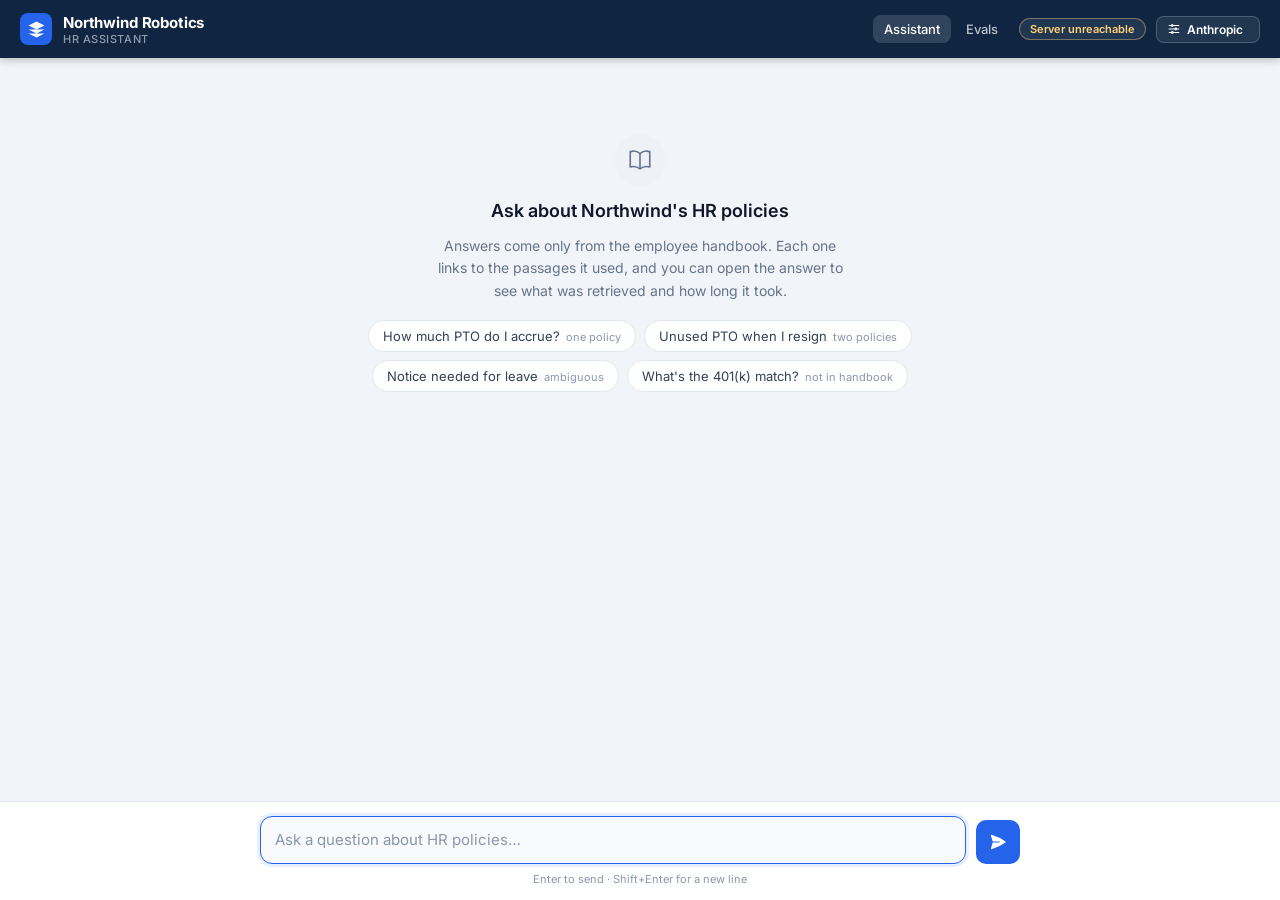
==== commit 1618bb91: "Add OpenAI as a provider for answers and eval grading - New src/llm.py adapter: the only code that k" ====
--- a/static/index.html
+++ b/static/index.html
@@ -192,7 +192,55 @@
     #send:disabled svg { fill: var(--faint); }
     .input-hint { text-align: center; font-size: 11px; color: var(--faint); margin-top: 8px; }
 
+    /* ── Model settings ── */
+    .model-btn {
+      display: inline-flex; align-items: center; gap: 6px; margin-left: 6px;
+      font: inherit; font-size: 12px; font-weight: 600; color: white; cursor: pointer;
+      background: rgba(255,255,255,.08); border: 1px solid rgba(255,255,255,.2);
+      padding: 5px 10px; border-radius: 8px; white-space: nowrap;
+    }
+    .model-btn:hover, .model-btn[aria-expanded="true"] { background: rgba(255,255,255,.16); }
+    .model-btn svg { width: 14px; height: 14px; flex-shrink: 0; }
+    .model-btn .model-name { font-weight: 500; color: rgba(255,255,255,.7); }
+    .model-btn .key-dot { width: 7px; height: 7px; border-radius: 50%; background: #ffd27a; }
+
+    .settings {
+      position: absolute; top: 64px; right: 16px; z-index: 20; width: 360px; max-width: calc(100vw - 32px);
+      background: var(--surface); color: var(--text); border: 1px solid var(--border);
+      border-radius: 12px; box-shadow: var(--shadow); padding: 18px;
+      display: flex; flex-direction: column; gap: 16px;
+    }
+    .settings[hidden] { display: none; }
+    .settings h2 { font-size: 15px; font-weight: 700; }
+    .field { display: flex; flex-direction: column; gap: 6px; }
+    .field[hidden] { display: none; }
+    .field-label, .field label { font-size: 12.5px; font-weight: 600; color: var(--text-2); }
+    .field input {
+      font: inherit; font-size: 13.5px; font-family: var(--mono); color: var(--text);
+      background: var(--surface-2); border: 1px solid var(--border-strong); border-radius: 8px;
+      padding: 8px 10px; width: 100%;
+    }
+    .field input:focus { outline: 2px solid var(--accent); outline-offset: 0; border-color: transparent; }
+    .field-hint { font-size: 12.5px; color: var(--muted); line-height: 1.45; }
+    .field-hint.required { color: var(--warn); }
+    .settings-error {
+      font-size: 13px; line-height: 1.45; color: var(--text); background: var(--bad-soft);
+      border-left: 3px solid var(--bad); border-radius: 8px; padding: 8px 10px;
+    }
+    .settings-error[hidden] { display: none; }
+    .settings-note { font-size: 12px; color: var(--muted); line-height: 1.5; }
+    .settings-actions { display: flex; gap: 8px; justify-content: flex-end; }
+    .settings-actions button {
+      font: inherit; font-size: 13px; font-weight: 600; border-radius: 8px; padding: 7px 14px; cursor: pointer;
+      background: none; color: var(--text-2); border: 1px solid var(--border-strong);
+    }
+    .settings-actions button.primary { background: var(--accent); color: var(--on-accent); border-color: var(--accent); }
+
     @media (max-width: 560px) {
+      .model-btn .model-name { display: none; }
+      /* The model button needs the room; the logo still links home. */
+      .brand-text { display: none; }
+      .settings { right: 16px; left: 16px; width: auto; max-width: none; }
       .thread { padding: 18px 0; }
       .thread-inner { padding: 0 16px; }
       .input-bar { padding: 10px 16px; }
@@ -218,7 +266,35 @@
       <a href="/" aria-current="page">Assistant</a>
       <a href="/evals">Evals</a>
       <span class="index-badge" id="index-badge">Checking index…</span>
+      <button class="model-btn" id="model-btn" type="button" aria-expanded="false" aria-controls="settings">
+        <svg viewBox="0 0 24 24" fill="none" stroke="currentColor" stroke-width="1.8" aria-hidden="true"><path stroke-linecap="round" stroke-linejoin="round" d="M10.5 6h9.75M10.5 6a1.5 1.5 0 11-3 0m3 0a1.5 1.5 0 10-3 0M3.75 6H7.5m3 12h9.75m-9.75 0a1.5 1.5 0 01-3 0m3 0a1.5 1.5 0 00-3 0m-3.75 0H7.5m9-6h3.75m-3.75 0a1.5 1.5 0 01-3 0m3 0a1.5 1.5 0 00-3 0m-9.75 0h9.75"/></svg>
+        <span id="model-provider">Model</span><span class="model-name" id="model-name"></span>
+      </button>
     </nav>
+    <section class="settings" id="settings" role="dialog" aria-labelledby="settings-title" hidden>
+      <h2 id="settings-title">Model settings</h2>
+      <div class="field">
+        <span class="field-label" id="provider-label">Answers from</span>
+        <div class="segmented" role="group" aria-labelledby="provider-label" id="provider-seg"></div>
+        <p class="field-hint" id="provider-hint"></p>
+      </div>
+      <div class="field">
+        <label for="openai-key">OpenAI API key</label>
+        <input id="openai-key" type="password" autocomplete="off" spellcheck="false" placeholder="sk-…" />
+        <p class="field-hint" id="openai-hint"></p>
+      </div>
+      <div class="field" id="anthropic-field">
+        <label for="anthropic-key">Anthropic API key</label>
+        <input id="anthropic-key" type="password" autocomplete="off" spellcheck="false" placeholder="sk-ant-…" />
+        <p class="field-hint" id="anthropic-hint"></p>
+      </div>
+      <div class="settings-error" id="settings-error" role="alert" hidden></div>
+      <p class="settings-note">Keys stay in this browser tab and are sent to this server with each question. The server uses them for that request only; it never saves or logs them.</p>
+      <div class="settings-actions">
+        <button type="button" id="forget-keys">Forget keys</button>
+        <button type="button" class="primary" id="settings-done">Done</button>
+      </div>
+    </section>
   </header>
 
   <main class="thread" id="thread">
@@ -466,6 +542,150 @@
     scrollToBottom();
   }
 
+  // ── Model settings ───────────────────────────────────────────────────────
+  // The provider choice and any keys typed here live in sessionStorage: they
+  // survive a reload but not closing the tab. Keys go to the server as
+  // headers on each /ask and nowhere else.
+  const STORE_KEY = 'northwind.modelSettings';
+  const PROVIDER_LABEL = { anthropic: 'Anthropic', openai: 'OpenAI' };
+  const settingsPanel = document.getElementById('settings');
+  const modelBtn = document.getElementById('model-btn');
+  const openaiInput = document.getElementById('openai-key');
+  const anthropicInput = document.getElementById('anthropic-key');
+  const settingsError = document.getElementById('settings-error');
+
+  let serverConfig = null;
+  const settings = { provider: null, keys: { openai: '', anthropic: '' } };
+
+  function loadSettings() {
+    try {
+      const saved = JSON.parse(sessionStorage.getItem(STORE_KEY) || 'null');
+      if (saved && typeof saved === 'object') {
+        if (saved.provider in PROVIDER_LABEL) settings.provider = saved.provider;
+        settings.keys.openai = typeof saved.keys?.openai === 'string' ? saved.keys.openai : '';
+        settings.keys.anthropic = typeof saved.keys?.anthropic === 'string' ? saved.keys.anthropic : '';
+      }
+    } catch (err) {
+      console.warn('Model settings could not be read; starting fresh.', err);
+    }
+  }
+
+  function saveSettings() {
+    try {
+      sessionStorage.setItem(STORE_KEY, JSON.stringify(settings));
+    } catch (err) {
+      console.warn('Model settings could not be saved; they will last until reload.', err);
+    }
+  }
+
+  function serverHasKey(provider) { return Boolean(serverConfig?.server_keys?.[provider]); }
+
+  function keyHint(provider, purpose) {
+    if (settings.keys[provider]) return { text: `Using the key you entered, for ${purpose}.`, required: false };
+    if (serverHasKey(provider)) return { text: `Optional: the server has its own key. Used for ${purpose}.`, required: false };
+    return { text: `Required: the server has no ${PROVIDER_LABEL[provider]} key. Used for ${purpose}.`, required: true };
+  }
+
+  function missingKey() {
+    const needed = ['openai', settings.provider];
+    return needed.some(p => !settings.keys[p] && !serverHasKey(p));
+  }
+
+  function renderSettings() {
+    const provider = settings.provider;
+    const model = serverConfig?.models?.[provider] || '';
+    document.getElementById('model-provider').textContent = PROVIDER_LABEL[provider];
+    document.getElementById('model-name').textContent = model;
+    modelBtn.querySelector('.key-dot')?.remove();
+    if (serverConfig && missingKey()) {
+      const dot = el('span', 'key-dot');
+      dot.setAttribute('aria-label', 'API key needed');
+      dot.title = 'API key needed';
+      modelBtn.appendChild(dot);
+    }
+    modelBtn.setAttribute('aria-label', `Model settings: ${PROVIDER_LABEL[provider]} ${model}`.trim());
+
+    const seg = document.getElementById('provider-seg');
+    seg.replaceChildren(...Object.keys(PROVIDER_LABEL).map(p => {
+      const b = el('button', '', PROVIDER_LABEL[p]);
+      b.type = 'button';
+      b.setAttribute('aria-pressed', String(p === provider));
+      b.addEventListener('click', () => { settings.provider = p; saveSettings(); renderSettings(); });
+      return b;
+    }));
+    document.getElementById('provider-hint').textContent = model ? `Answers are written by ${model}.` : '';
+
+    const openaiPurpose = provider === 'openai' ? 'search and answers' : 'search (query embeddings)';
+    [['openai', openaiPurpose], ['anthropic', 'answers']].forEach(([p, purpose]) => {
+      const hint = document.getElementById(`${p}-hint`);
+      const { text, required } = keyHint(p, purpose);
+      hint.textContent = text;
+      hint.classList.toggle('required', required);
+    });
+    document.getElementById('anthropic-field').hidden = provider !== 'anthropic';
+  }
+
+  function openSettings(errorMessage) {
+    settingsError.hidden = !errorMessage;
+    settingsError.textContent = errorMessage || '';
+    settingsPanel.hidden = false;
+    modelBtn.setAttribute('aria-expanded', 'true');
+    const firstEmpty = [openaiInput, anthropicInput].find(i => !i.closest('[hidden]') && !i.value);
+    (firstEmpty || openaiInput).focus();
+  }
+
+  function closeSettings({ restoreFocus = true } = {}) {
+    if (settingsPanel.hidden) return;
+    settingsPanel.hidden = true;
+    settingsError.hidden = true;
+    modelBtn.setAttribute('aria-expanded', 'false');
+    if (restoreFocus) modelBtn.focus();
+  }
+
+  [[openaiInput, 'openai'], [anthropicInput, 'anthropic']].forEach(([input, p]) => {
+    input.addEventListener('input', () => { settings.keys[p] = input.value.trim(); saveSettings(); renderSettings(); });
+  });
+  modelBtn.addEventListener('click', () => (settingsPanel.hidden ? openSettings() : closeSettings()));
+  document.getElementById('settings-done').addEventListener('click', () => closeSettings());
+  document.getElementById('forget-keys').addEventListener('click', () => {
+    settings.keys = { openai: '', anthropic: '' };
+    openaiInput.value = anthropicInput.value = '';
+    saveSettings();
+    renderSettings();
+  });
+  document.addEventListener('keydown', e => { if (e.key === 'Escape') closeSettings(); });
+  document.addEventListener('click', e => {
+    // composedPath, not contains(): the provider toggle re-renders its buttons,
+    // so the clicked node may already be detached when this runs.
+    const path = e.composedPath();
+    if (!settingsPanel.hidden && !path.includes(settingsPanel) && !path.includes(modelBtn)) {
+      closeSettings({ restoreFocus: false });
+    }
+  });
+
+  async function initSettings() {
+    loadSettings();
+    openaiInput.value = settings.keys.openai;
+    anthropicInput.value = settings.keys.anthropic;
+    try {
+      const res = await fetch('/api/config');
+      if (!res.ok) throw new Error(`status ${res.status}`);
+      serverConfig = await res.json();
+    } catch (err) {
+      console.warn('Could not load /api/config; using the server default provider.', err);
+    }
+    settings.provider = settings.provider || serverConfig?.default_provider || 'anthropic';
+    renderSettings();
+  }
+
+  function askHeaders() {
+    const headers = { 'Content-Type': 'application/json' };
+    // Only the keys this request needs: OpenAI for search, plus the answer provider's.
+    if (settings.keys.openai) headers['X-OpenAI-Key'] = settings.keys.openai;
+    if (settings.provider === 'anthropic' && settings.keys.anthropic) headers['X-Anthropic-Key'] = settings.keys.anthropic;
+    return headers;
+  }
+
   // ── Asking ───────────────────────────────────────────────────────────────
   function setLoading(on) { sendBtn.disabled = on; textarea.disabled = on; }
 
@@ -476,14 +696,16 @@
     try {
       const res = await fetch('/ask', {
         method: 'POST',
-        headers: { 'Content-Type': 'application/json' },
-        body: JSON.stringify({ question }),
+        headers: askHeaders(),
+        body: JSON.stringify({ question, provider: settings.provider }),
       });
       const data = await res.json().catch(() => ({}));
       thinking.stop();
       if (!res.ok) {
         const detail = typeof data.detail === 'string' ? data.detail : `The server returned ${res.status}.`;
         appendError(question, detail);
+        // Missing or rejected key: open the settings where it can be fixed.
+        if (/api key/i.test(detail)) openSettings(detail);
       } else {
         appendAnswer(data);
       }
@@ -517,6 +739,7 @@
   });
 
   checkIndex();
+  initSettings();
   textarea.focus();
 </script>
 </body>
--- a/static/app.css
+++ b/static/app.css
@@ -139,6 +139,15 @@
   clip: rect(0 0 0 0); white-space: nowrap;
 }
 
+/* ── Segmented toggle ── */
+.segmented { display: inline-flex; align-self: flex-start; border: 1px solid var(--border-strong); border-radius: 8px; overflow: hidden; }
+.segmented button {
+  font: inherit; font-size: 13px; background: var(--surface); color: var(--text-2);
+  border: none; padding: 7px 12px; cursor: pointer;
+}
+.segmented button + button { border-left: 1px solid var(--border-strong); }
+.segmented button[aria-pressed="true"] { background: var(--accent); color: var(--on-accent); }
+
 /* ── Markdown content ── */
 .md h1, .md h2, .md h3 { font-weight: 700; line-height: 1.3; margin: 1em 0 .35em; color: var(--text); }
 .md h1 { font-size: 1.15em; }
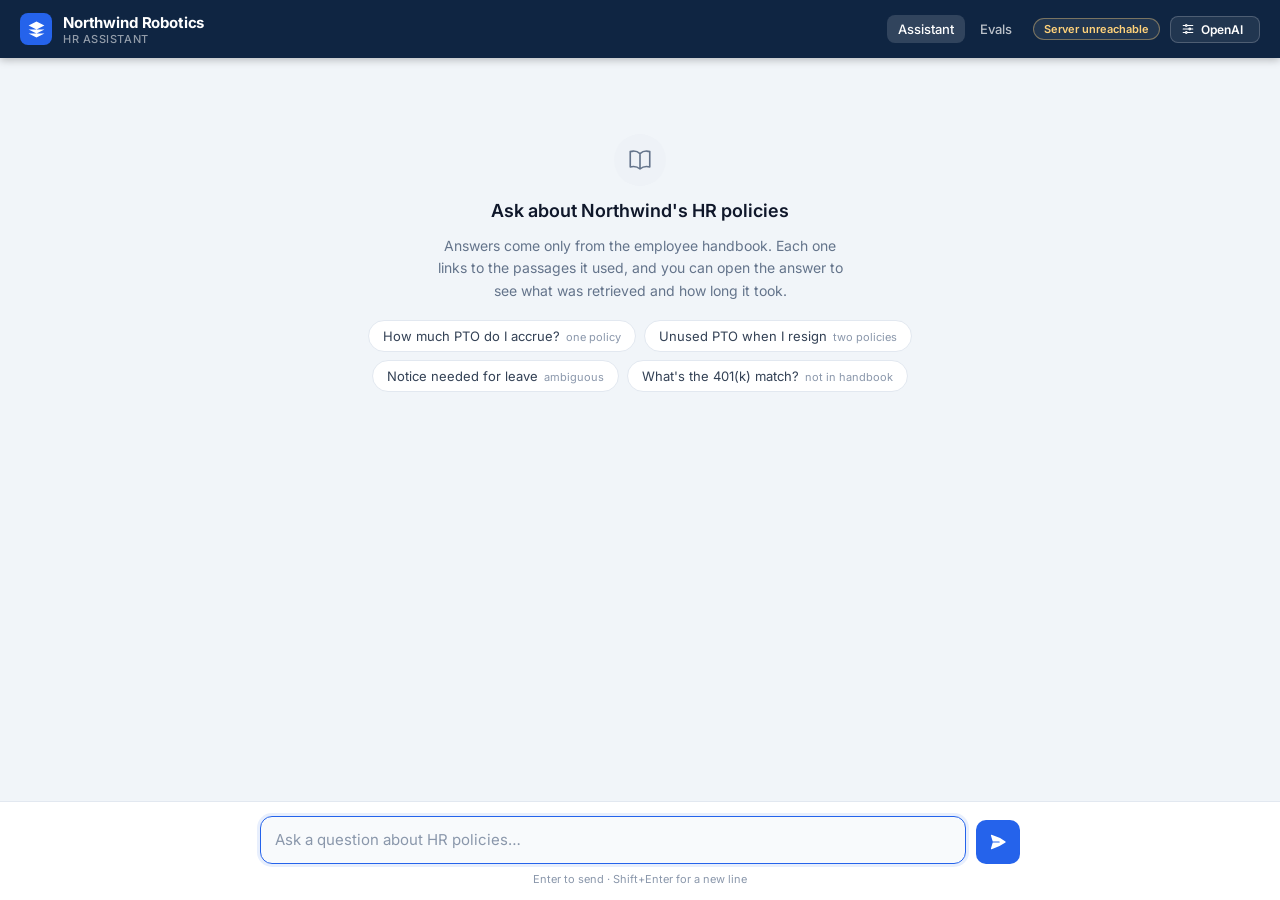
==== commit b40bada2: "list openAI as the primary llm option, add a favicon" ====
--- a/static/index.html
+++ b/static/index.html
@@ -7,6 +7,7 @@
   <link rel="preconnect" href="https://fonts.googleapis.com" />
   <link rel="preconnect" href="https://fonts.gstatic.com" crossorigin />
   <link href="https://fonts.googleapis.com/css2?family=Inter:wght@400;500;600;700&display=swap" rel="stylesheet" />
+  <link rel="icon" type="image/svg+xml" href="/static/favicon.svg" />
   <link rel="stylesheet" href="/static/app.css" />
   <script src="/static/marked.min.js"></script>
   <script src="/static/purify.min.js"></script>
@@ -547,7 +548,7 @@
   // survive a reload but not closing the tab. Keys go to the server as
   // headers on each /ask and nowhere else.
   const STORE_KEY = 'northwind.modelSettings';
-  const PROVIDER_LABEL = { anthropic: 'Anthropic', openai: 'OpenAI' };
+  const PROVIDER_LABEL = { openai: 'OpenAI', anthropic: 'Anthropic' };
   const settingsPanel = document.getElementById('settings');
   const modelBtn = document.getElementById('model-btn');
   const openaiInput = document.getElementById('openai-key');
@@ -674,7 +675,7 @@
     } catch (err) {
       console.warn('Could not load /api/config; using the server default provider.', err);
     }
-    settings.provider = settings.provider || serverConfig?.default_provider || 'anthropic';
+    settings.provider = settings.provider || serverConfig?.default_provider || 'openai';
     renderSettings();
   }
 
